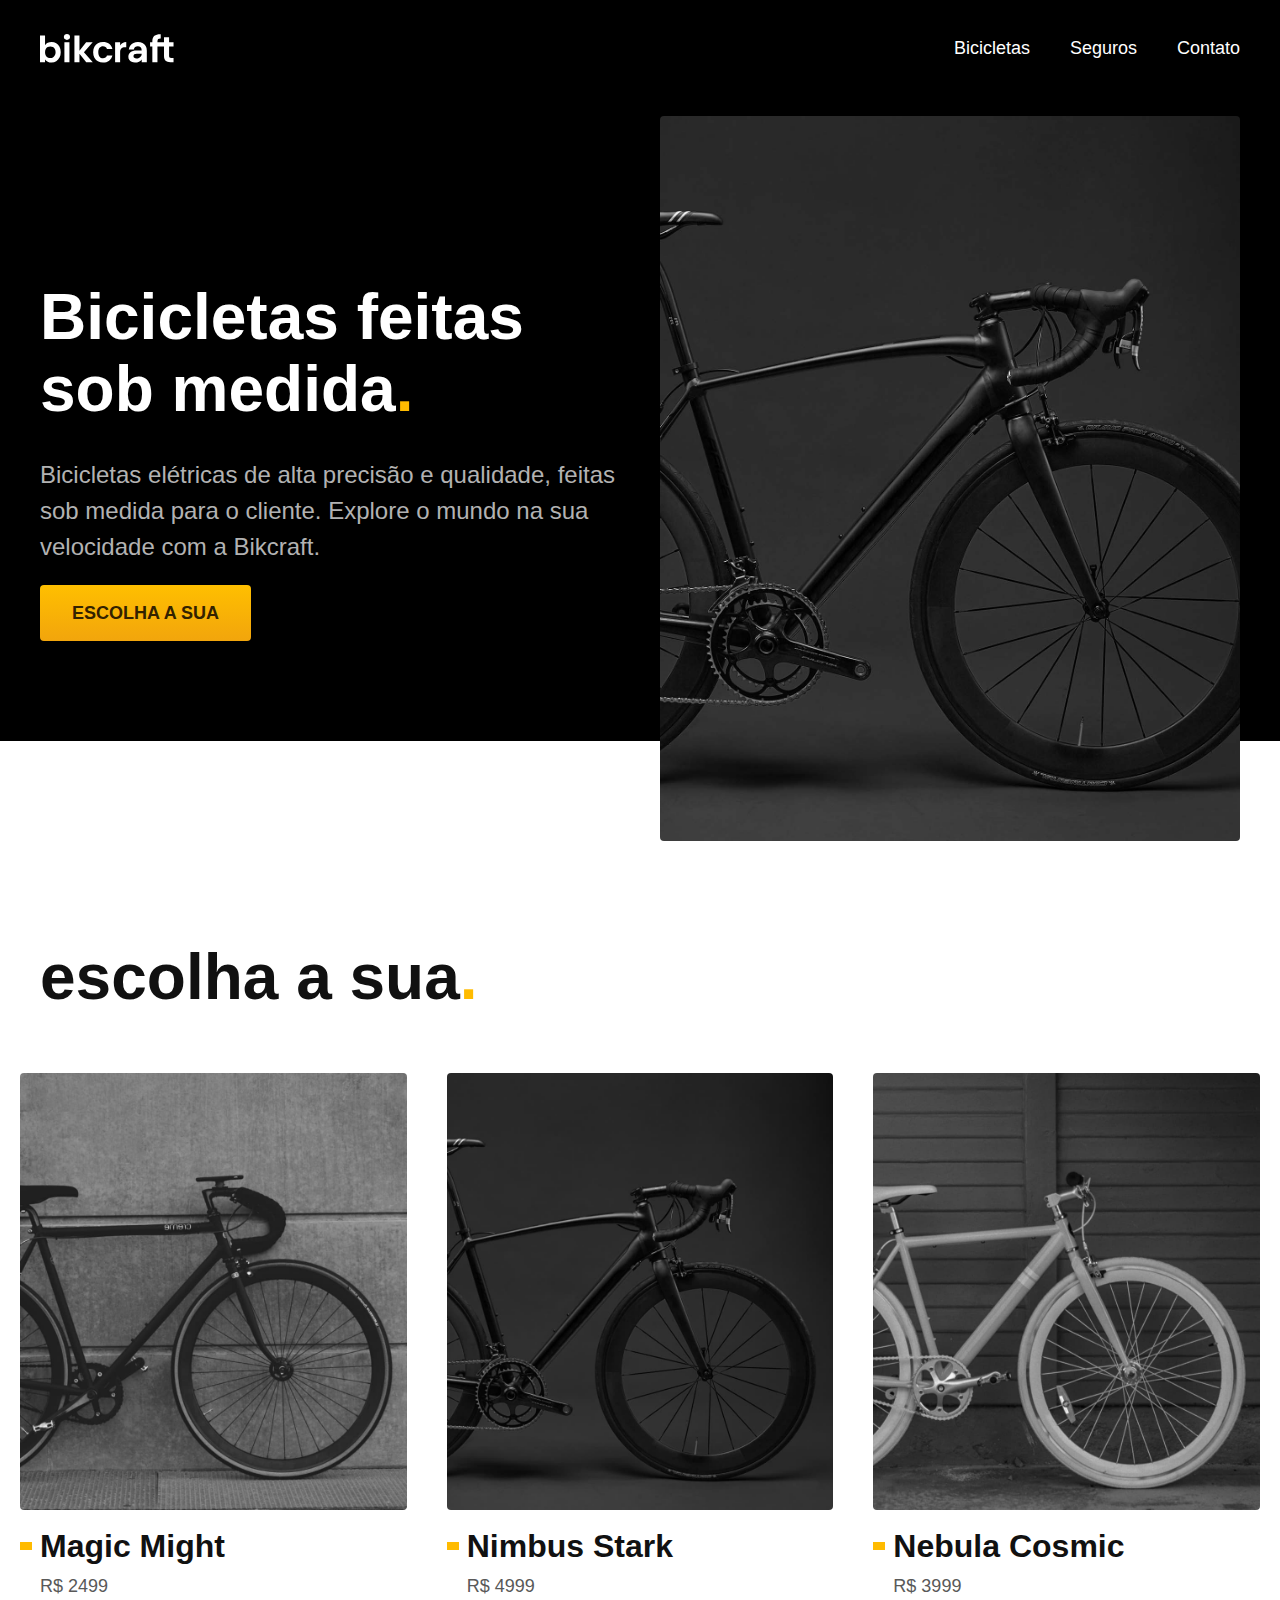
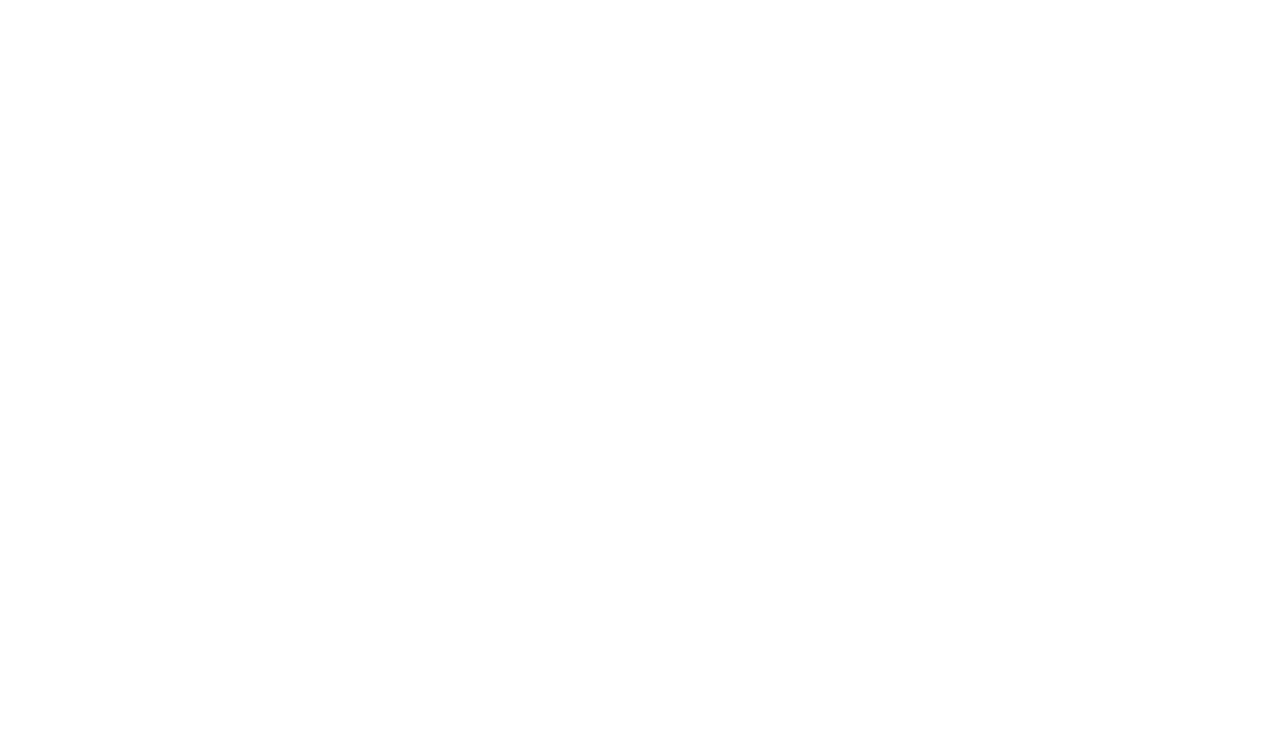
==== index.html @ 3421885c "bicicleta listas" ====
<!DOCTYPE html>
<html lang="pt-br">

<head>
    <meta charset="UTF-8">
    <meta http-equiv="X-UA-Compatible" content="IE=edge">
    <meta name="viewport" content="width=device-width, initial-scale=1.0">
    <title>Bikcraft - Biciletas Elétricas</title>
    <meta name="description"
        content="Bicicletas elétricas de alta precisão e qualidade,  feitas sob medida para o cliente. Explore o mundo na sua velocidade com a Bikcraft.">

    <link rel="stylesheet" href="./css/style.css">

</head>

<body>
    <header class="header-bg">
        <div class="header container">
            <a href="./"><img src="./img/bikcraft.svg" alt="Bikcraft"></a>

            <nav aria-label="primaria">
                <ul class="header-menu font-1-m cor-0">
                    <li><a href="./bicicletas.html">Bicicletas</a></li>
                    <li><a href="./seguros.html">Seguros</a></li>
                    <li><a href="./contato.html">Contato</a></li>
                </ul>
            </nav>
        </div>
    </header>

    <main class="introducao-bg">
        <div class="introducao container">
            <div class="introducao-conteudo">
                <h1 class="font-1-xxl cor-0">Bicicletas feitas
                    sob medida<span class="pri-1">.</span></h1>
                <p class="font-2-l cor-5">Bicicletas elétricas de alta precisão e qualidade, feitas sob medida para o
                    cliente. Explore o mundo
                    na sua velocidade com a Bikcraft.</p>
                <a class="botao" href="./bicicletas.html">Escolha a sua</a>
            </div>
            <div>
                <img src="./img/fotos/introducao.jpg" alt="Bicicleta Elétrica Preta">
            </div>
        </div>
    </main>

    <article class="bicicletas-lista">
        <h2 class="container font-1-xxl">escolha a sua<span class="pri-1">.</span></h2>

        <ul>
            <li>
                <a href="./bicicletas/magic.html">
                    <img src="./img/bicicletas/magic-home.jpg" alt="Bicicleta preta">
                    <h3 class="font-1-xl">Magic Might</h3>
                    <span class="font-2-m cor-8">R$ 2499</span>
                </a>
            </li>
            <li>
                <a href="./bicicletas/nimbus.html">
                    <img src="./img/bicicletas/nimbus-home.jpg" alt="Bicicleta preta">
                    <h3 class="font-1-xl">Nimbus Stark</h3>
                    <span class="font-2-m cor-8">R$ 4999</span>
                </a>
            </li>
            <li>
                <a href="./bicicletas/nebula.html">
                    <img src="./img/bicicletas/nebula-home.jpg" alt="Bicicleta preta">
                    <h3 class="font-1-xl">Nebula Cosmic</h3>
                    <span class="font-2-m cor-8">R$ 3999</span>
                </a>
            </li>
        </ul>
    </article>

</body>

</html>
---- css/style.css ----
@import "./global/global.css";
@import "./utilidades/tipografia.css";
@import "./utilidades/cores.css";
@import "./global/header.css";

/* Utilidades */
@import "./utilidades/componentes.css";
/* Home */
@import "./home/introducao.css";
/* Bicicletas */
@import "./bicicletas/bicicletas-lista.css";
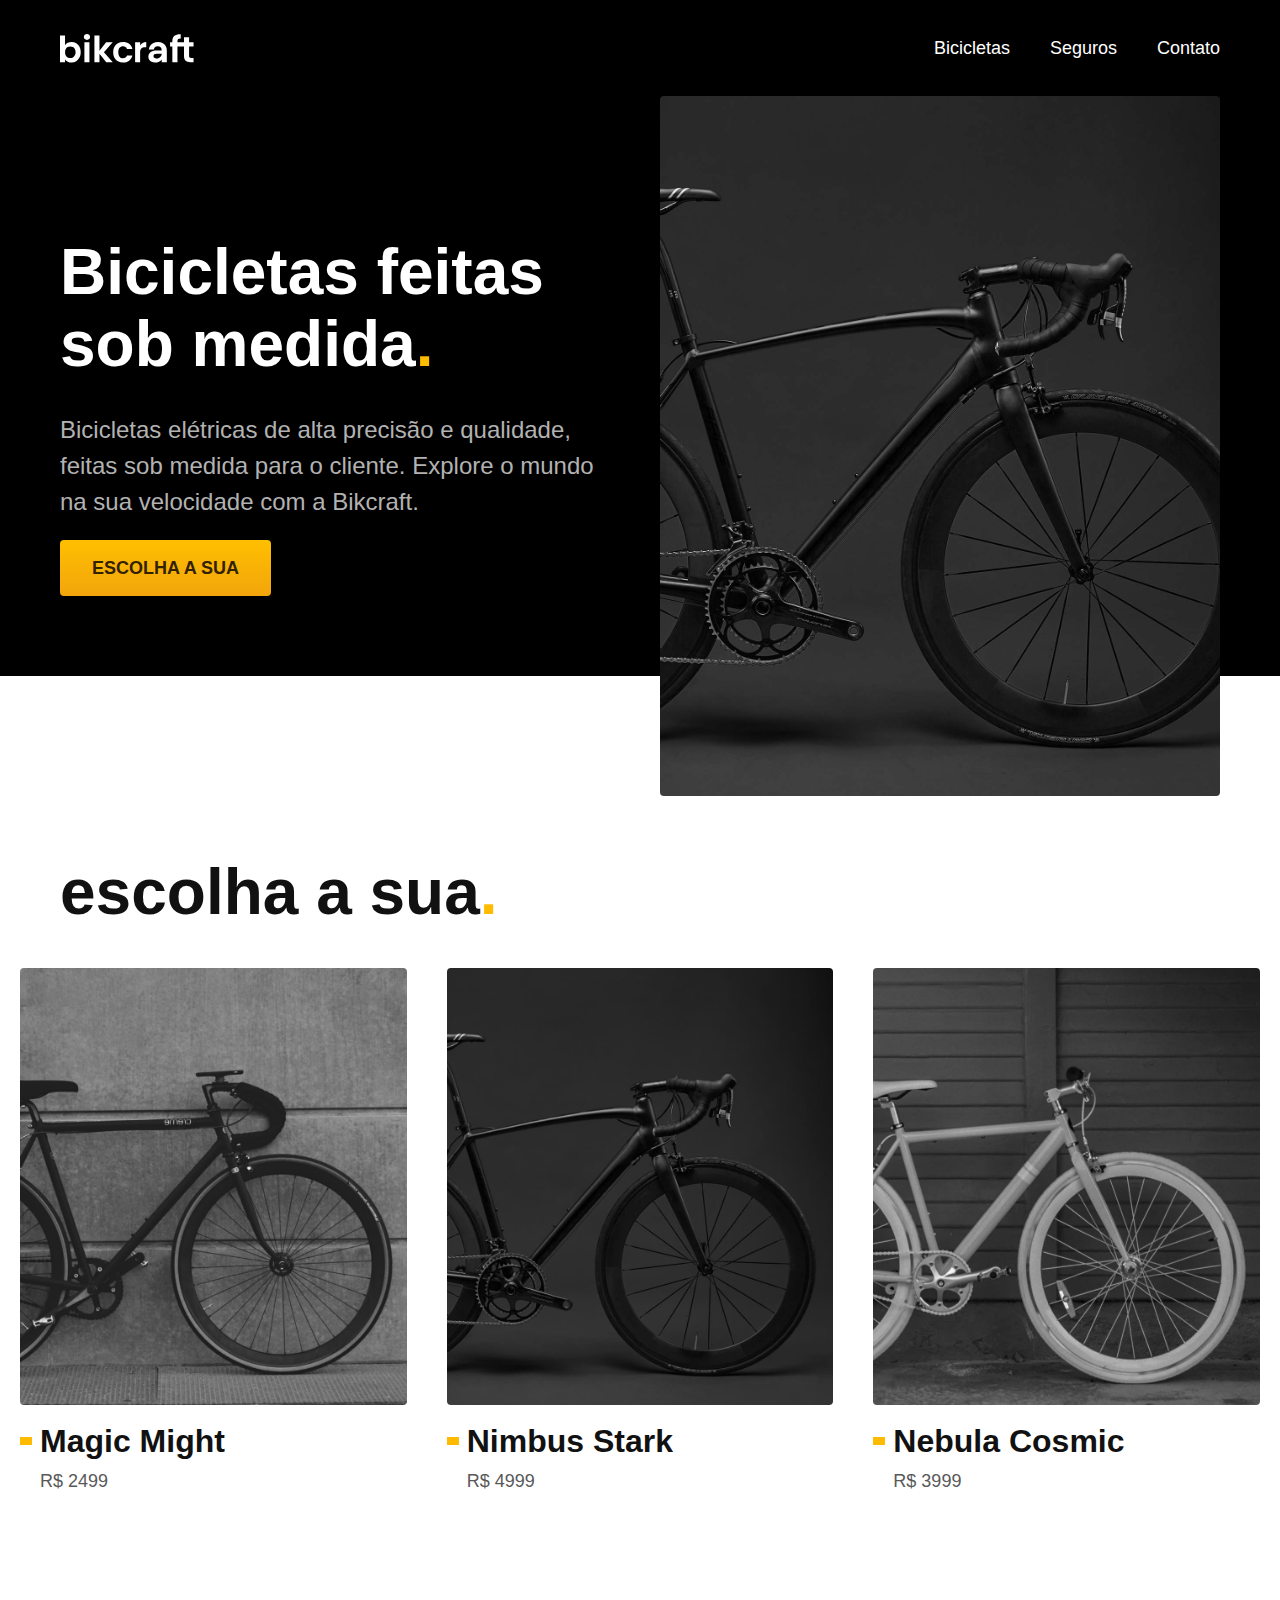
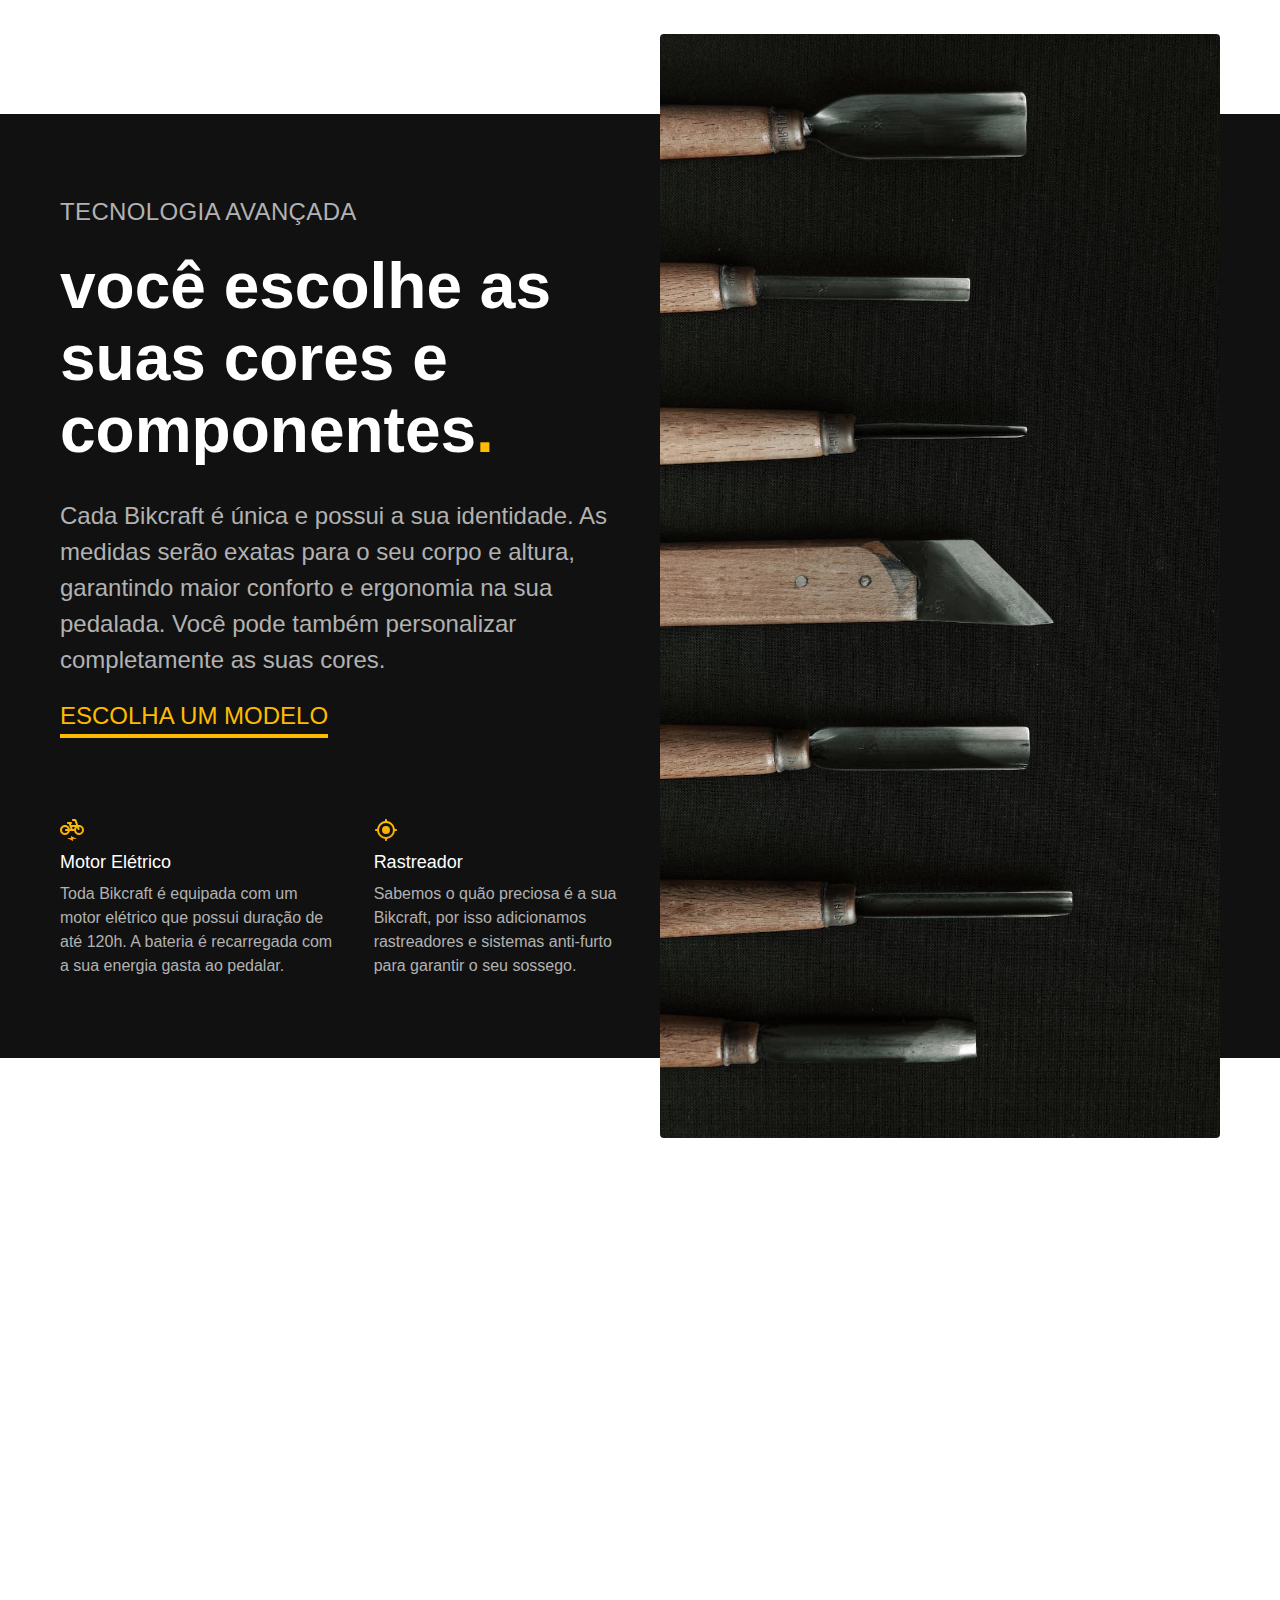
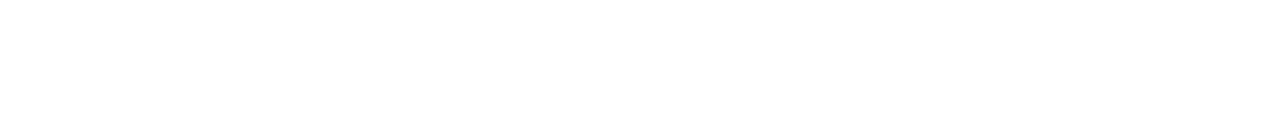
==== commit c38f6c38: "tecnologia e fix-width" ====
--- a/index.html
+++ b/index.html
@@ -72,6 +72,38 @@
         </ul>
     </article>
 
+    <article class="tecnologia-bg">
+        <div class="tecnologia container">
+            <div class="tecnologia-conteudo">
+                <span class="font-2-l-b cor-5">Tecnologia Avançada</span>
+                <h2 class="font-1-xxl cor-0">você escolhe as suas cores e componentes<span class="pri-1">.</span></h2>
+                <p class="font-2-l cor-5">Cada Bikcraft é única e possui a sua identidade. As medidas serão exatas para
+                    o seu corpo e altura, garantindo maior conforto e ergonomia na sua pedalada. Você pode também
+                    personalizar completamente as suas cores.</p>
+                <a class="link" href="./bicicletas.html">Escolha um modelo</a>
+                <div class="tecnologia-vantagens">
+                    <div>
+                        <img src="./img/icones/eletrica.svg" alt="">
+                        <h3 class="font-1-m cor-0">Motor Elétrico</h3>
+                        <p class="font-2-s cor-5">Toda Bikcraft é equipada com um motor elétrico que possui duração de
+                            até 120h. A bateria é recarregada com a sua energia gasta ao pedalar.</p>
+                    </div>
+                    <div>
+                        <img src="./img/icones/rastreador.svg" alt="">
+                        <h3 class="font-1-m cor-0">Rastreador</h3>
+                        <p class="font-2-s cor-5">Sabemos o quão preciosa é a sua Bikcraft, por isso adicionamos
+                            rastreadores e sistemas anti-furto para garantir o seu sossego.</p>
+                    </div>
+                </div>
+            </div>
+
+            <div class="tecnologia-imagem">
+                <img src="./img/fotos/tecnologia.jpg" alt="">
+            </div>
+        </div>
+
+    </article>
+
 </body>
 
 </html>--- a/css/style.css
+++ b/css/style.css
@@ -7,6 +7,7 @@
 @import "./utilidades/componentes.css";
 /* Home */
 @import "./home/introducao.css";
+@import "./home/tecnologia.css";
 /* Bicicletas */
 @import "./bicicletas/bicicletas-lista.css";
 
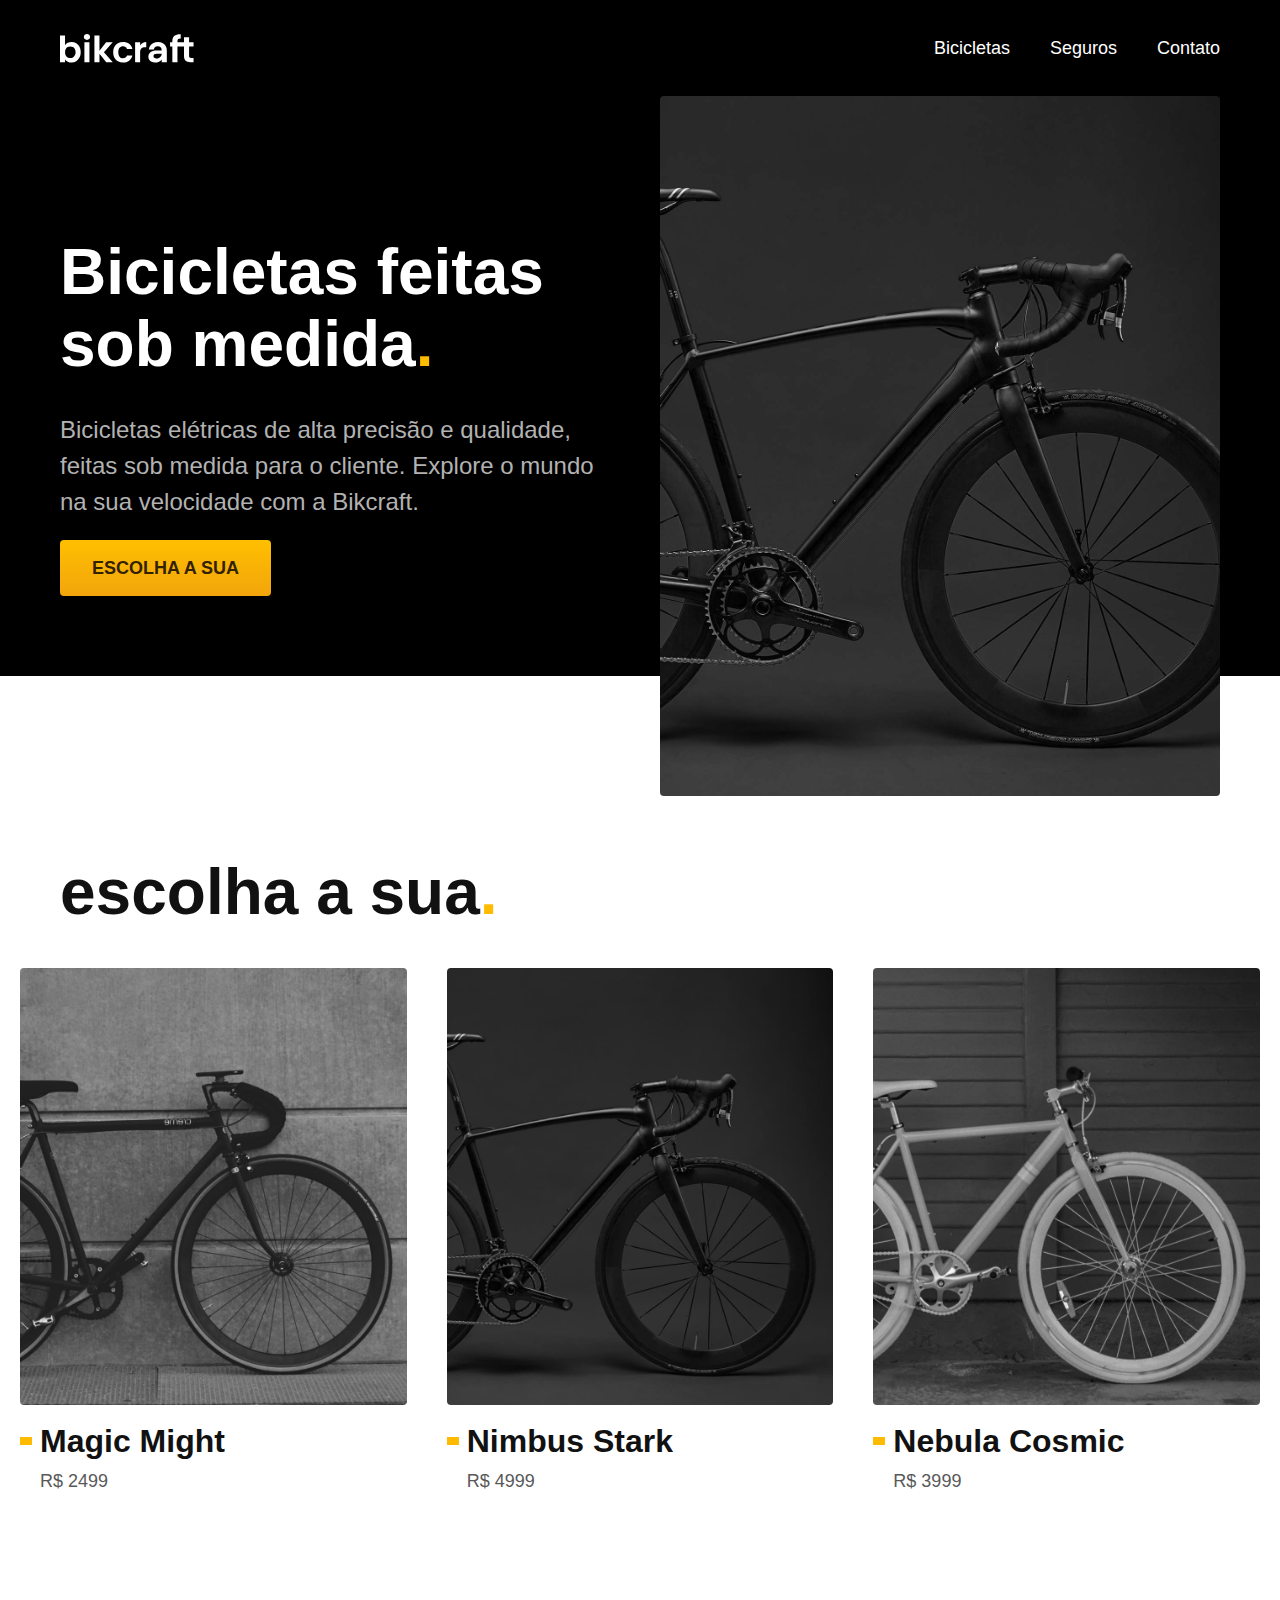
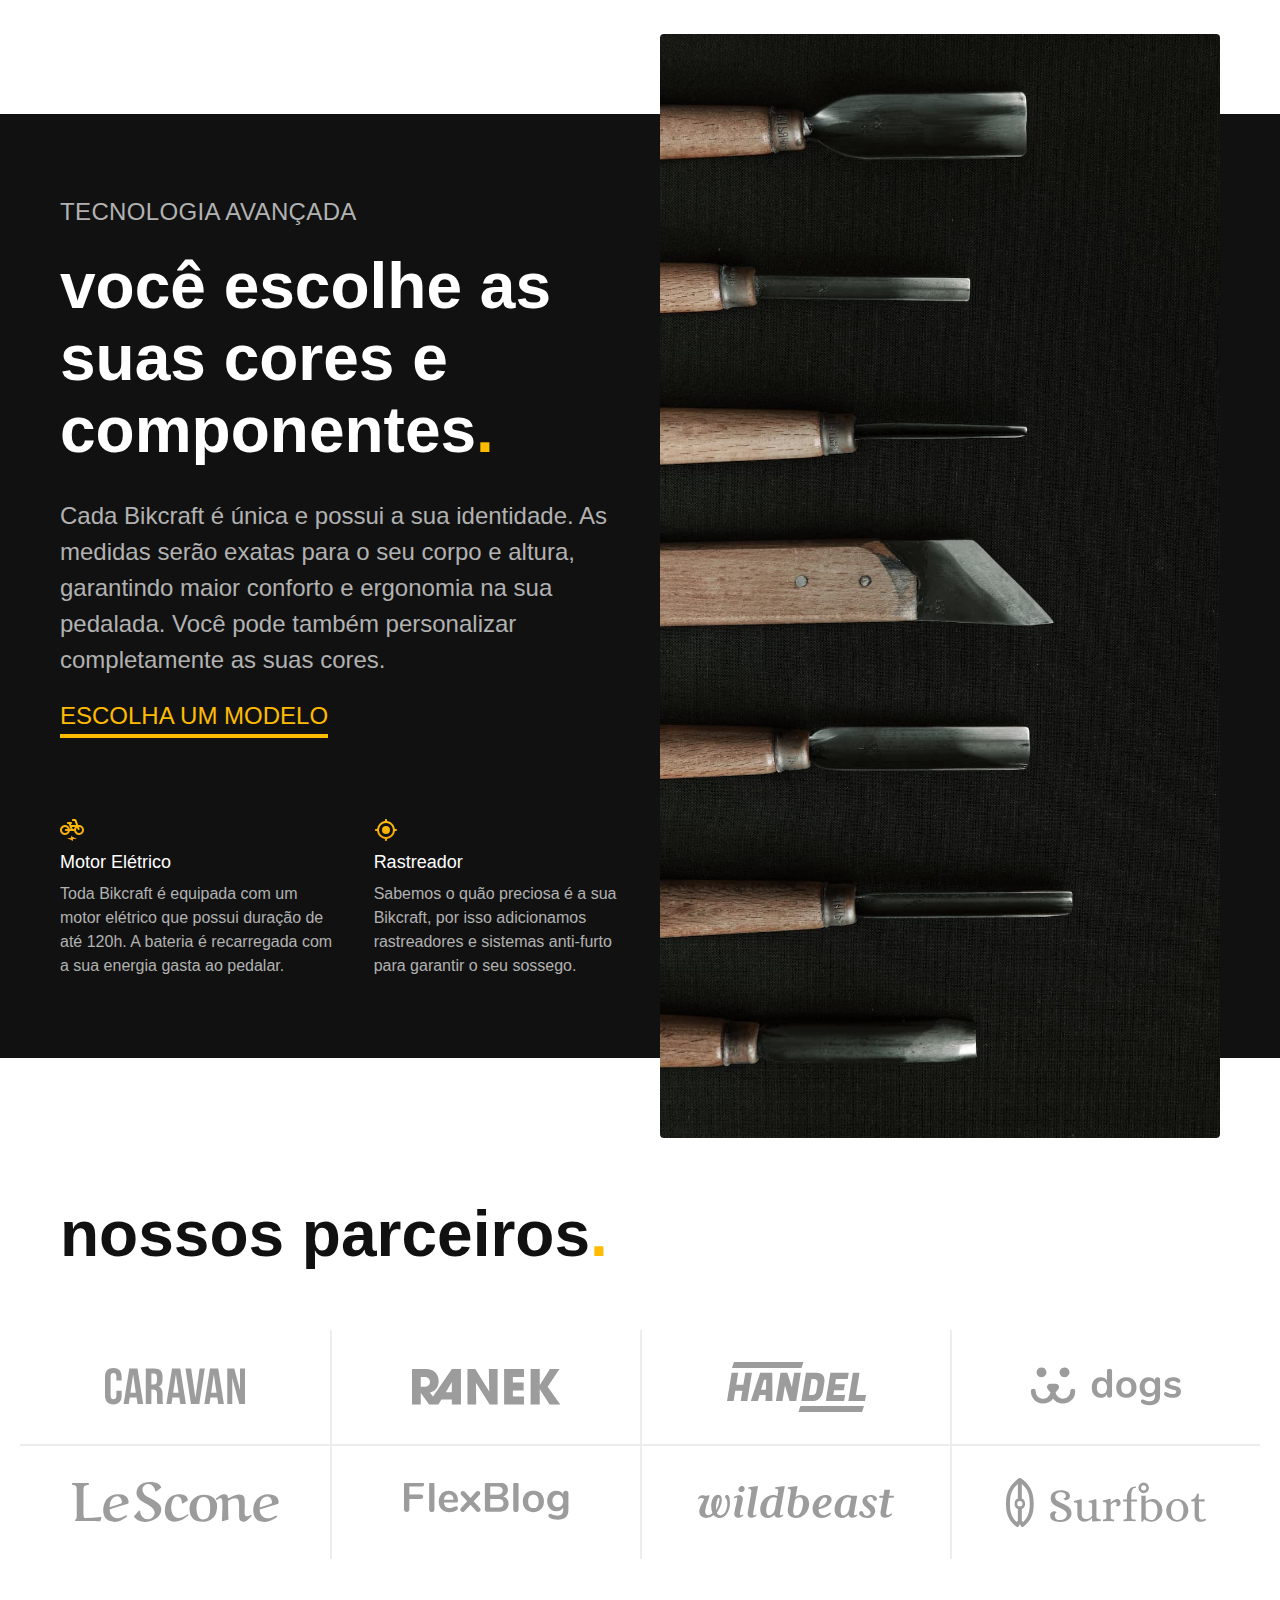
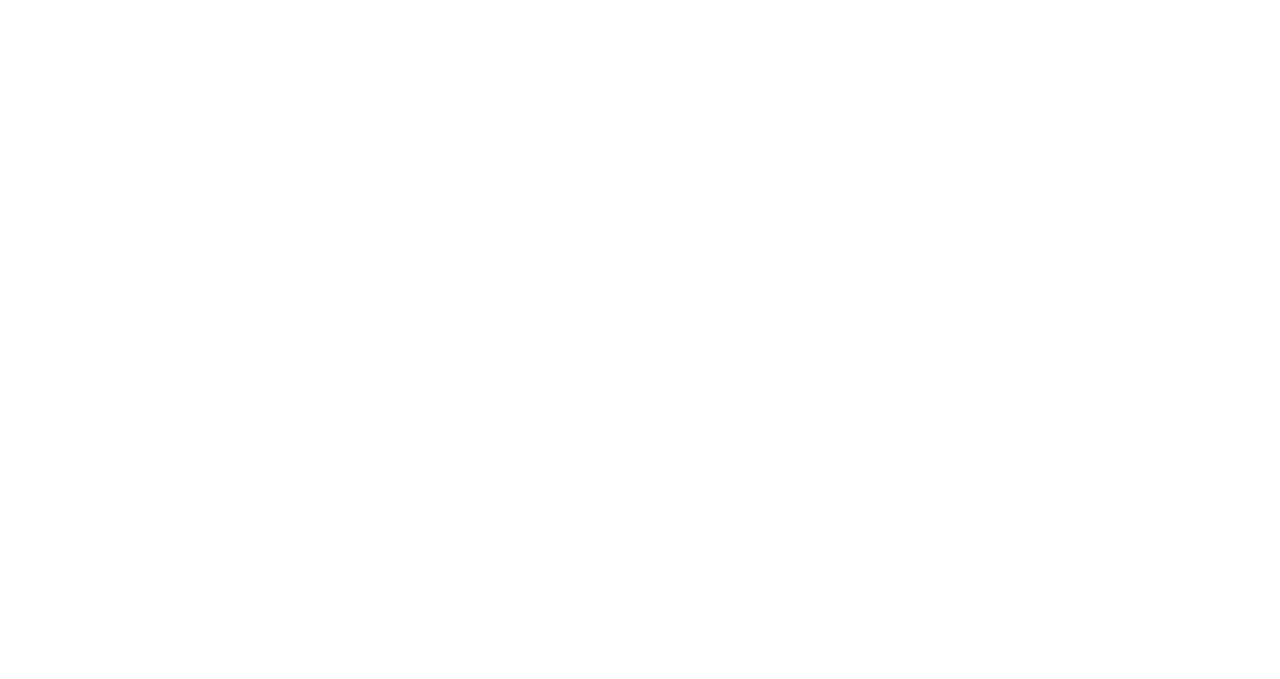
==== commit 6498100d: "parceiros" ====
--- a/index.html
+++ b/index.html
@@ -104,6 +104,20 @@
 
     </article>
 
+    <section class="parceiros" aria-label="Nossos Parceiros">
+        <h2 class="container font-1-xxl">nossos parceiros<span class="pri-1">.</span></h2>
+        <ul>
+            <li><img src="./img/parceiros/caravan.svg" alt="caravan"></li>
+            <li><img src="./img/parceiros/ranek.svg" alt="ranek"></li>
+            <li><img src="./img/parceiros/handel.svg" alt="handel"></li>
+            <li><img src="./img/parceiros/dogs.svg" alt="dogs"></li>
+            <li><img src="./img/parceiros/lescone.svg" alt="lesccone"></li>
+            <li><img src="./img/parceiros/flexblog.svg" alt="flexblog"></li>
+            <li><img src="./img/parceiros/wildbeast.svg" alt="wildbeast"></li>
+            <li><img src="./img/parceiros/surfbot.svg" alt="surfbot"></li>
+        </ul>
+    </section>
+
 </body>
 
 </html>--- a/css/style.css
+++ b/css/style.css
@@ -8,6 +8,7 @@
 /* Home */
 @import "./home/introducao.css";
 @import "./home/tecnologia.css";
+@import "./home/parceiros.css";
 /* Bicicletas */
 @import "./bicicletas/bicicletas-lista.css";
 
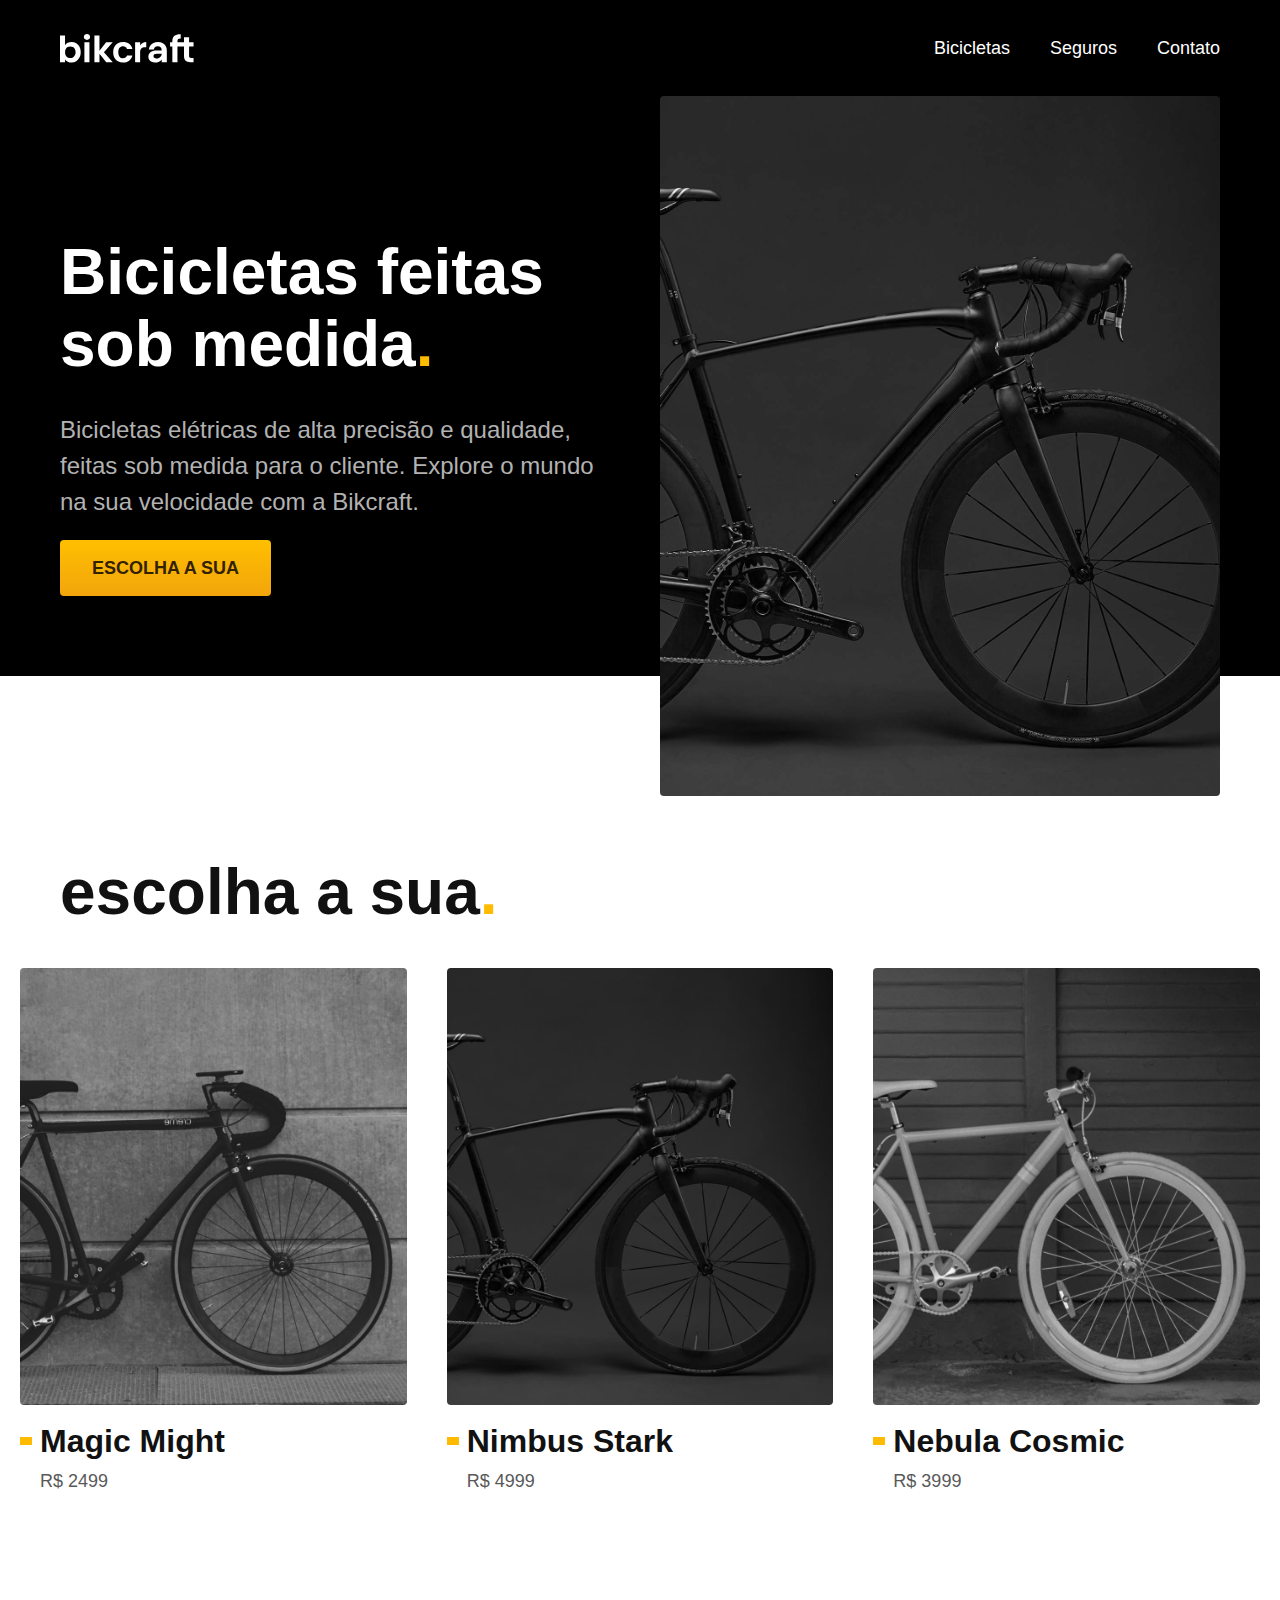
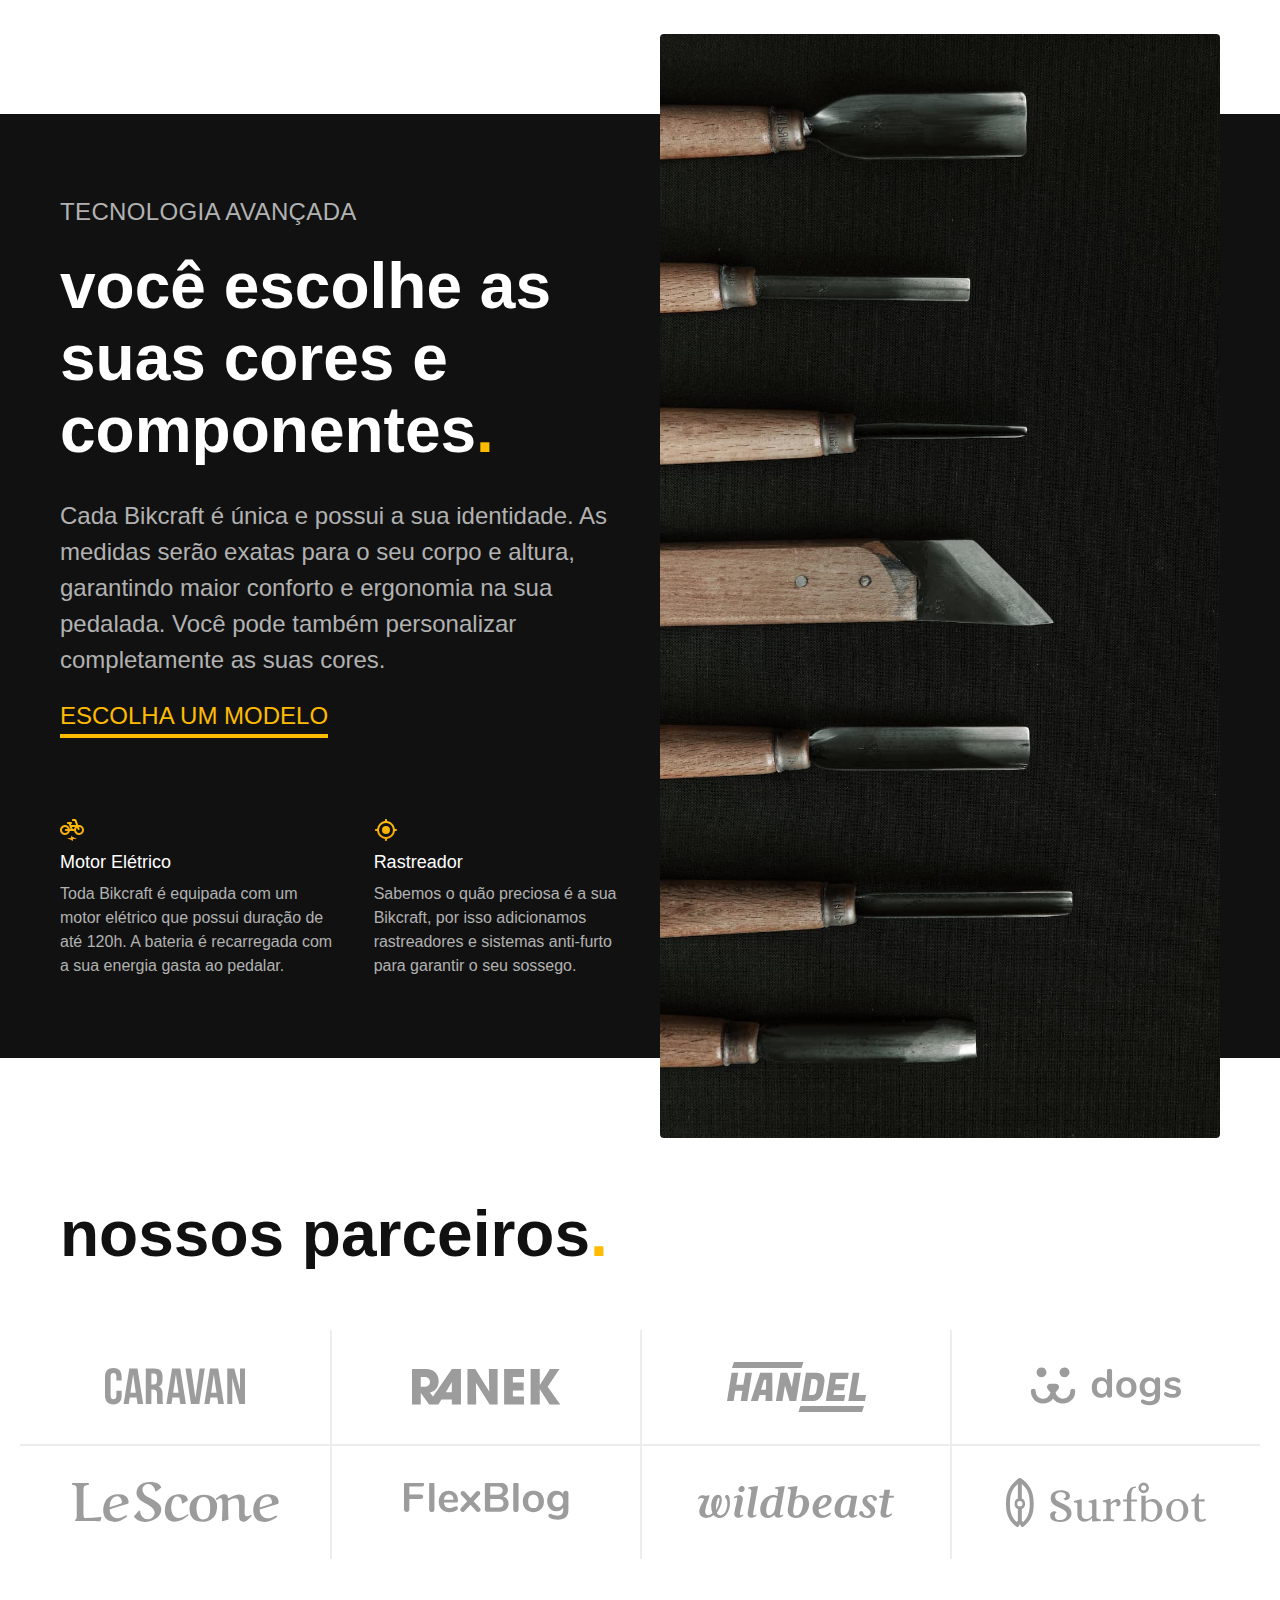
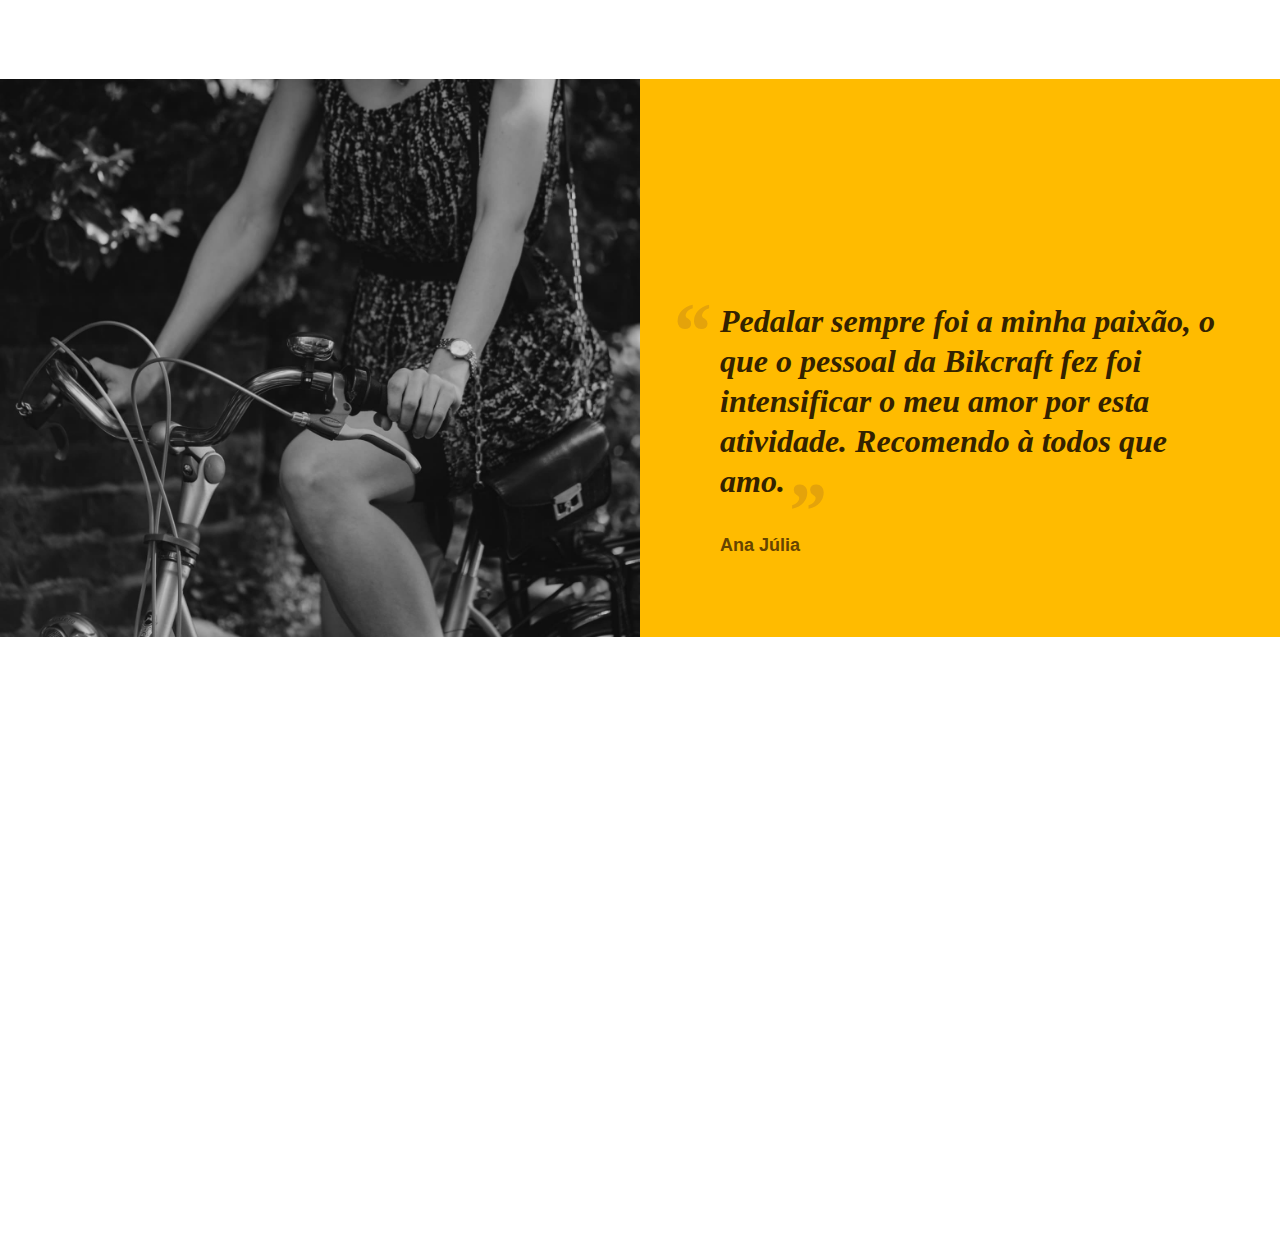
==== commit f0489387: "depoimento" ====
--- a/index.html
+++ b/index.html
@@ -118,6 +118,18 @@
         </ul>
     </section>
 
+    <section class="depoimento" aria-label="Depoimento">
+        <div>
+            <img src="./img/fotos/depoimento.jpg" alt="Pessoa pedalando uma bicicleta Bikcraft">
+        </div>
+        <div class="depoimento-conteudo">
+            <blockquote class="font-1-xl pri-5">
+                <p>Pedalar sempre foi a minha paixão, o que o pessoal da Bikcraft fez foi intensificar o meu amor por esta atividade. Recomendo à todos que amo.</p>
+            </blockquote>
+            <span class="font-1-m-b pri-4">Ana Júlia</span>
+        </div>
+    </section>
+    
 </body>
 
 </html>--- a/css/style.css
+++ b/css/style.css
@@ -9,6 +9,7 @@
 @import "./home/introducao.css";
 @import "./home/tecnologia.css";
 @import "./home/parceiros.css";
+@import "./home/depoimento.css";
 /* Bicicletas */
 @import "./bicicletas/bicicletas-lista.css";
 
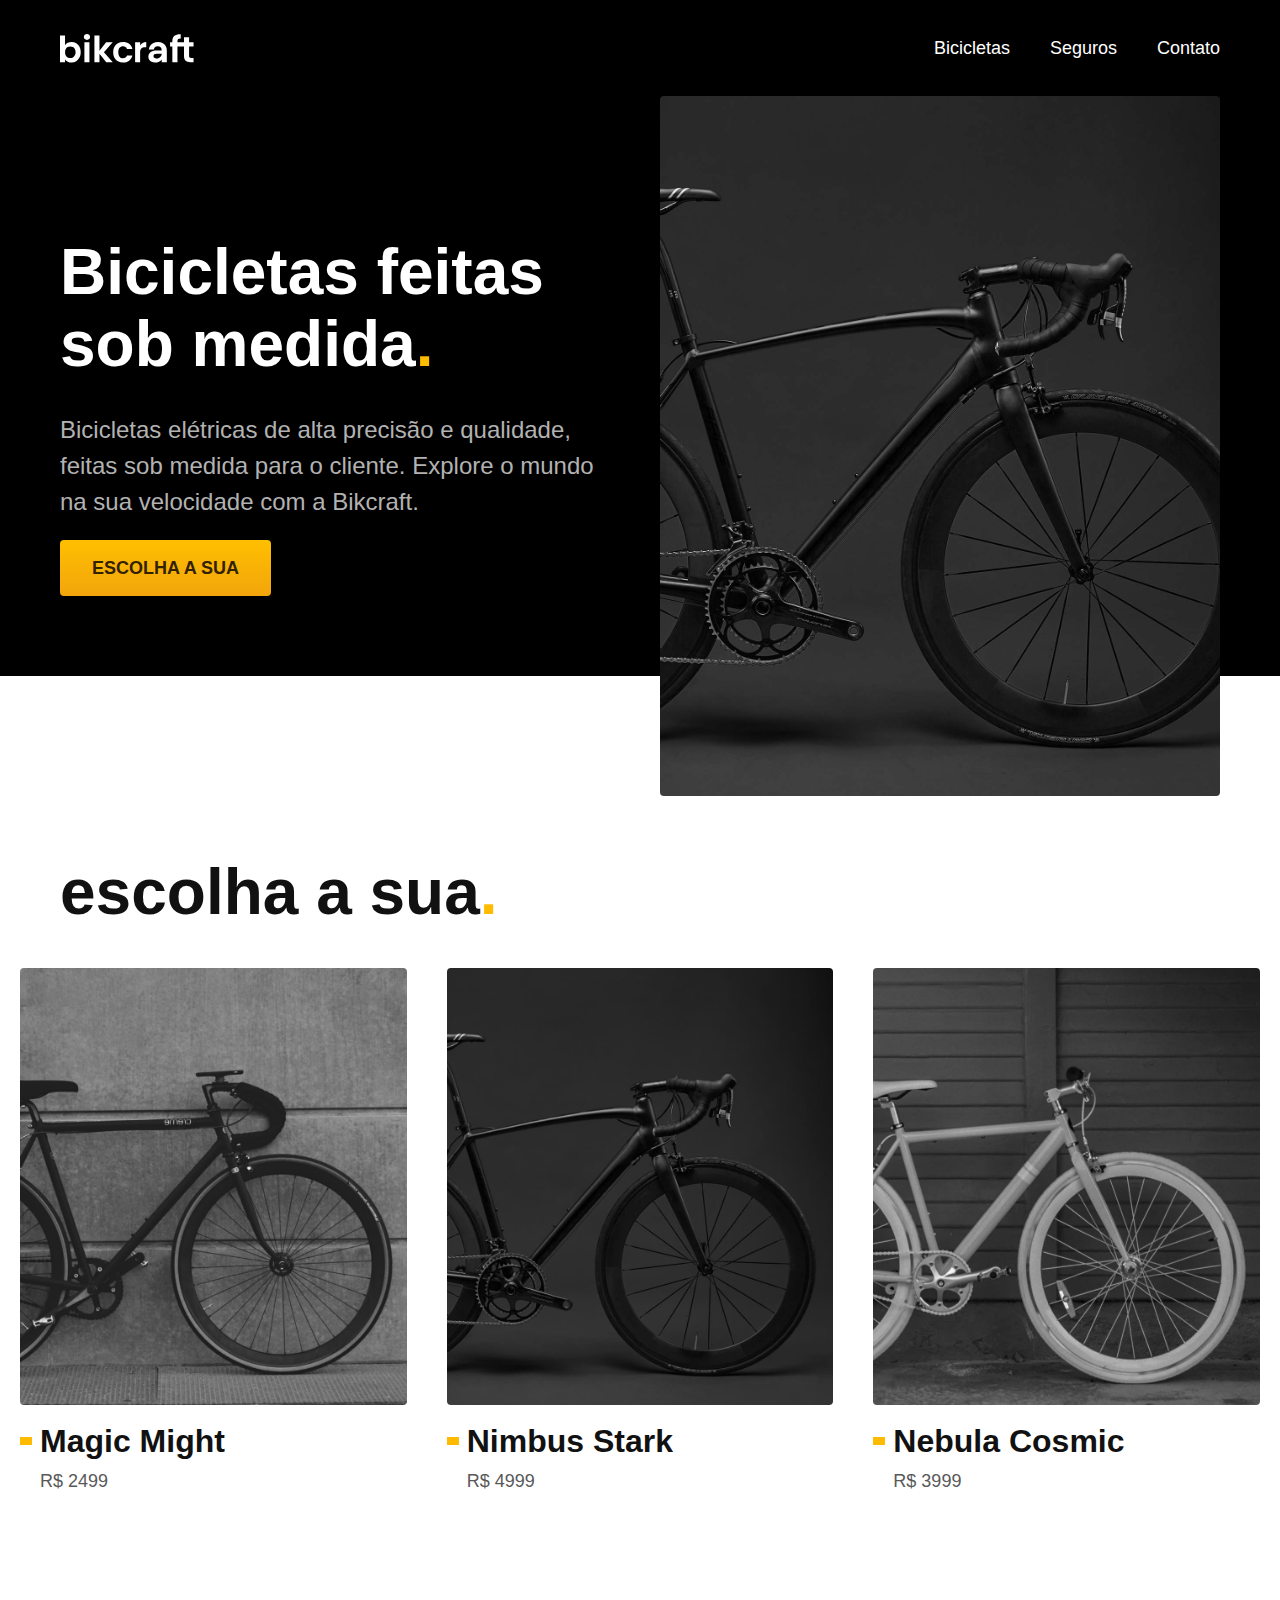
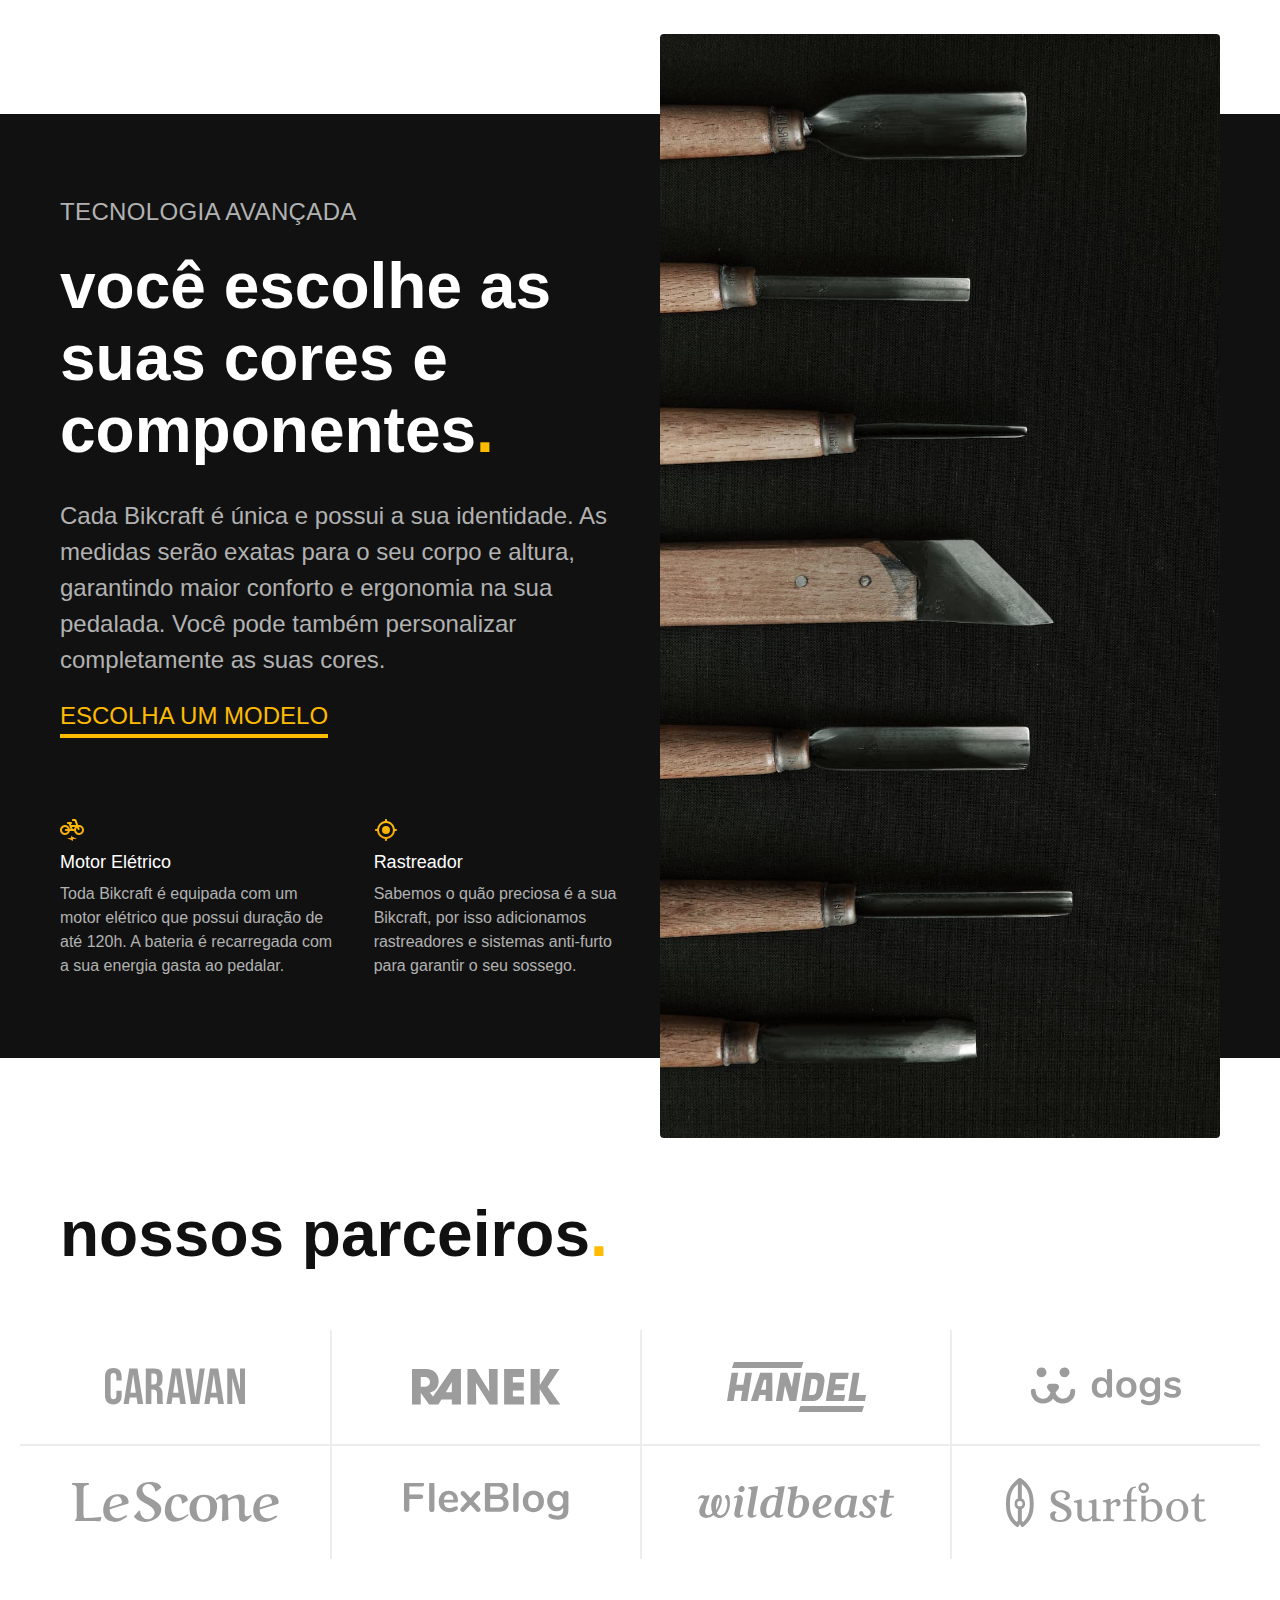
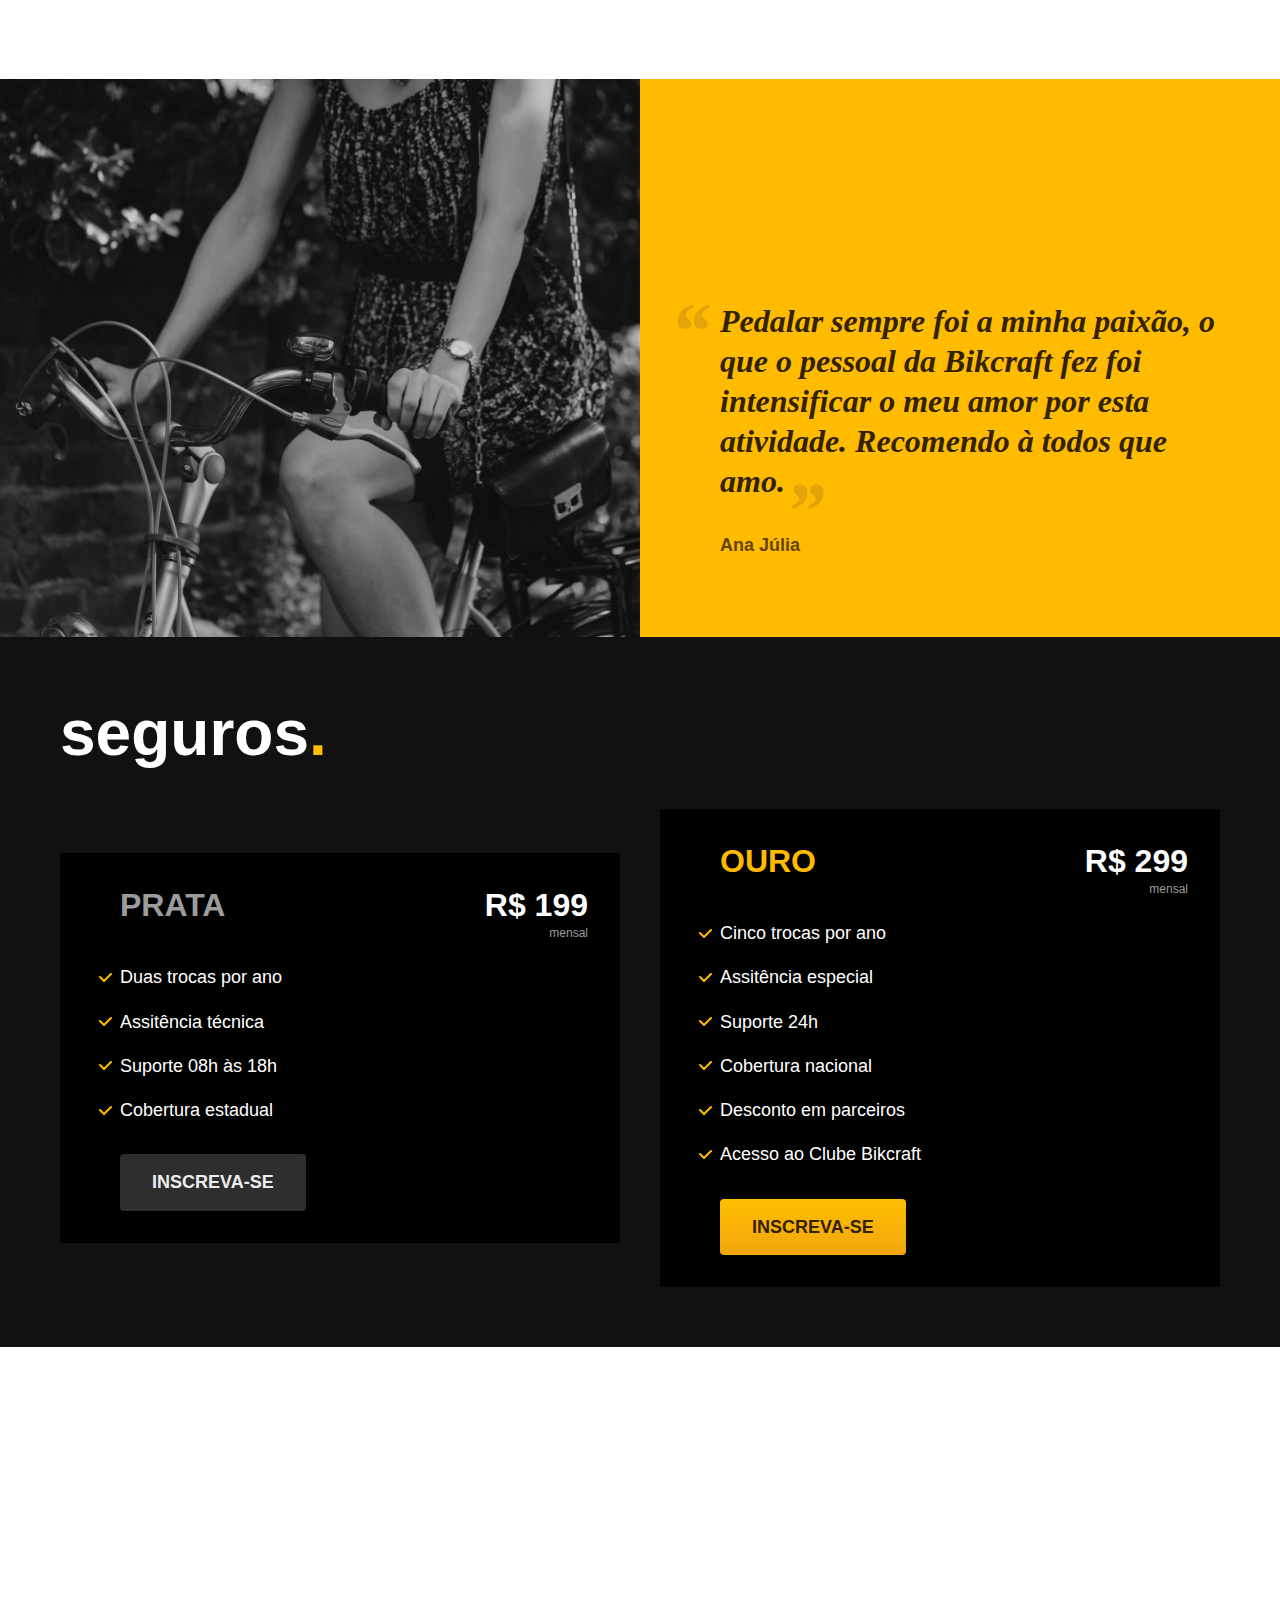
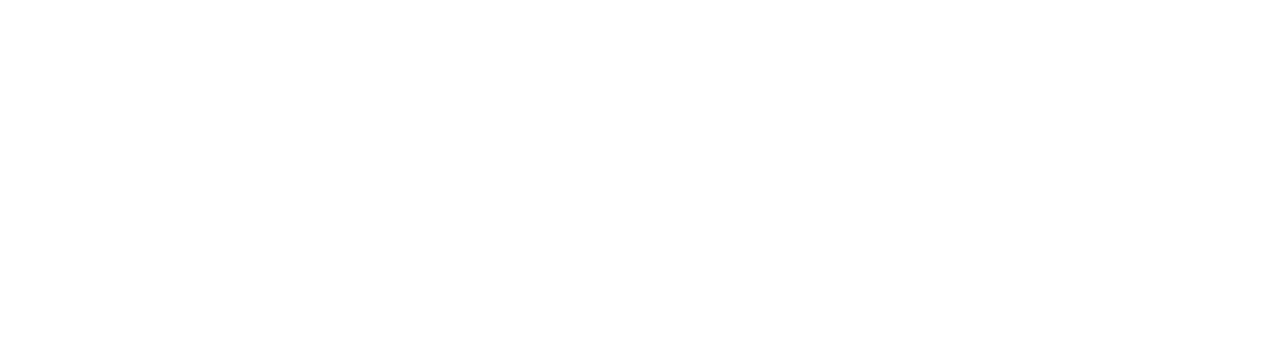
==== commit a62b1f3a: "seguros" ====
--- a/index.html
+++ b/index.html
@@ -124,12 +124,45 @@
         </div>
         <div class="depoimento-conteudo">
             <blockquote class="font-1-xl pri-5">
-                <p>Pedalar sempre foi a minha paixão, o que o pessoal da Bikcraft fez foi intensificar o meu amor por esta atividade. Recomendo à todos que amo.</p>
+                <p>Pedalar sempre foi a minha paixão, o que o pessoal da Bikcraft fez foi intensificar o meu amor por
+                    esta atividade. Recomendo à todos que amo.</p>
             </blockquote>
             <span class="font-1-m-b pri-4">Ana Júlia</span>
         </div>
     </section>
-    
+
+    <article class="seguros-bg">
+        <div class="seguros container">
+            <h2 class="font-1-xxl cor-0">seguros<span class="pri-1">.</span></h2>
+            <div class="seguros-item">
+                <h3 class="font-1-xl cor-6">PRATA</h3>
+                <span class="font-1-xl cor-0">R$ 199 <span class="font-1-xs cor-6">mensal</span>
+                </span>
+                <ul class="font-2-m cor-0">
+                    <li>Duas trocas por ano</li>
+                    <li>Assitência técnica</li>
+                    <li>Suporte 08h às 18h</li>
+                    <li>Cobertura estadual</li>
+                </ul>
+                <a class="botao secundario" href="./orcamento.html">Inscreva-se</a>
+            </div>
+            <div class="seguros-item">
+                <h3 class="font-1-xl pri-1">OURO</h3>
+                <span class="font-1-xl cor-0">R$ 299 <span class="font-1-xs cor-6">mensal</span>
+                </span>
+                <ul class="font-2-m cor-0">
+                    <li>Cinco trocas por ano</li>
+                    <li>Assitência especial</li>
+                    <li>Suporte 24h</li>
+                    <li>Cobertura nacional</li>
+                    <li>Desconto em parceiros</li>
+                    <li>Acesso ao Clube Bikcraft</li>
+                </ul>
+                <a class="botao" href="./orcamento.html">Inscreva-se</a>
+            </div>
+        </div>
+    </article>
+
 </body>
 
 </html>--- a/css/style.css
+++ b/css/style.css
@@ -12,6 +12,8 @@
 @import "./home/depoimento.css";
 /* Bicicletas */
 @import "./bicicletas/bicicletas-lista.css";
+/* Seguros */
+@import "./seguros/seguros.css";
 
 
 
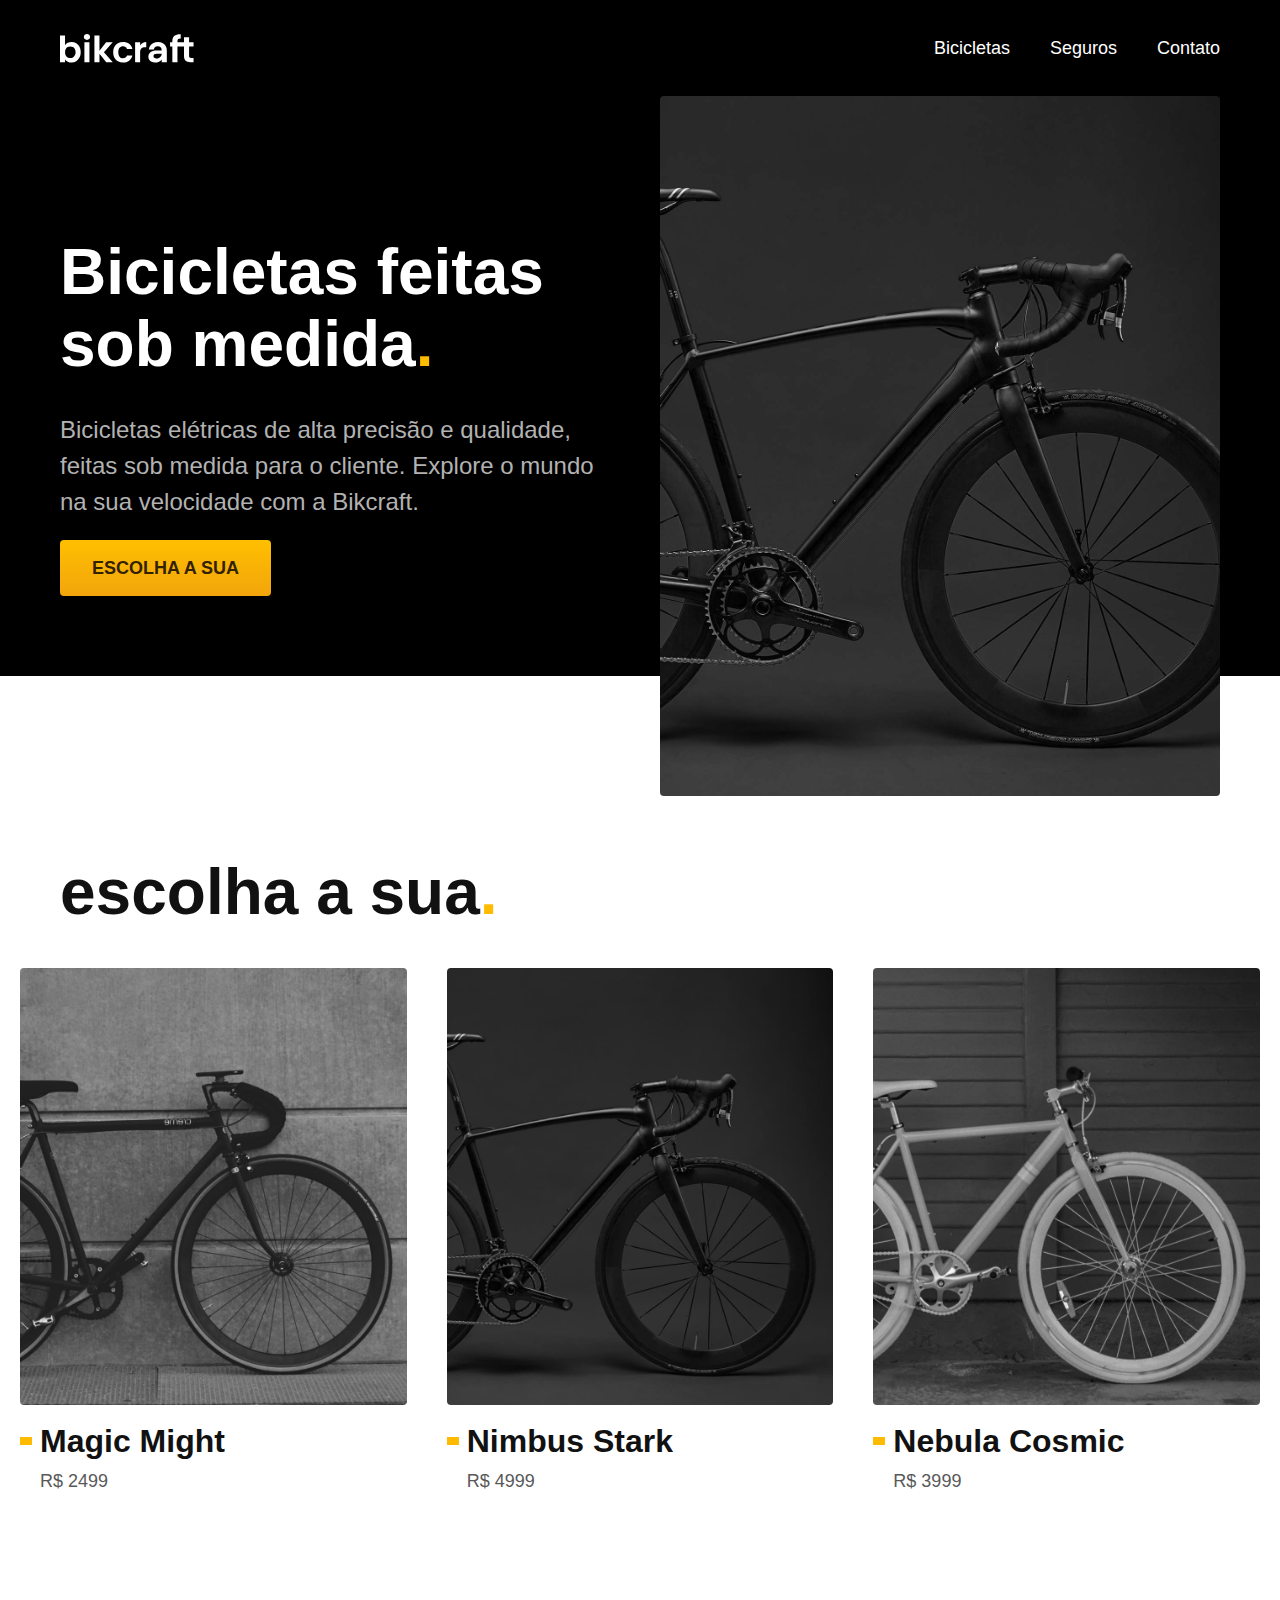
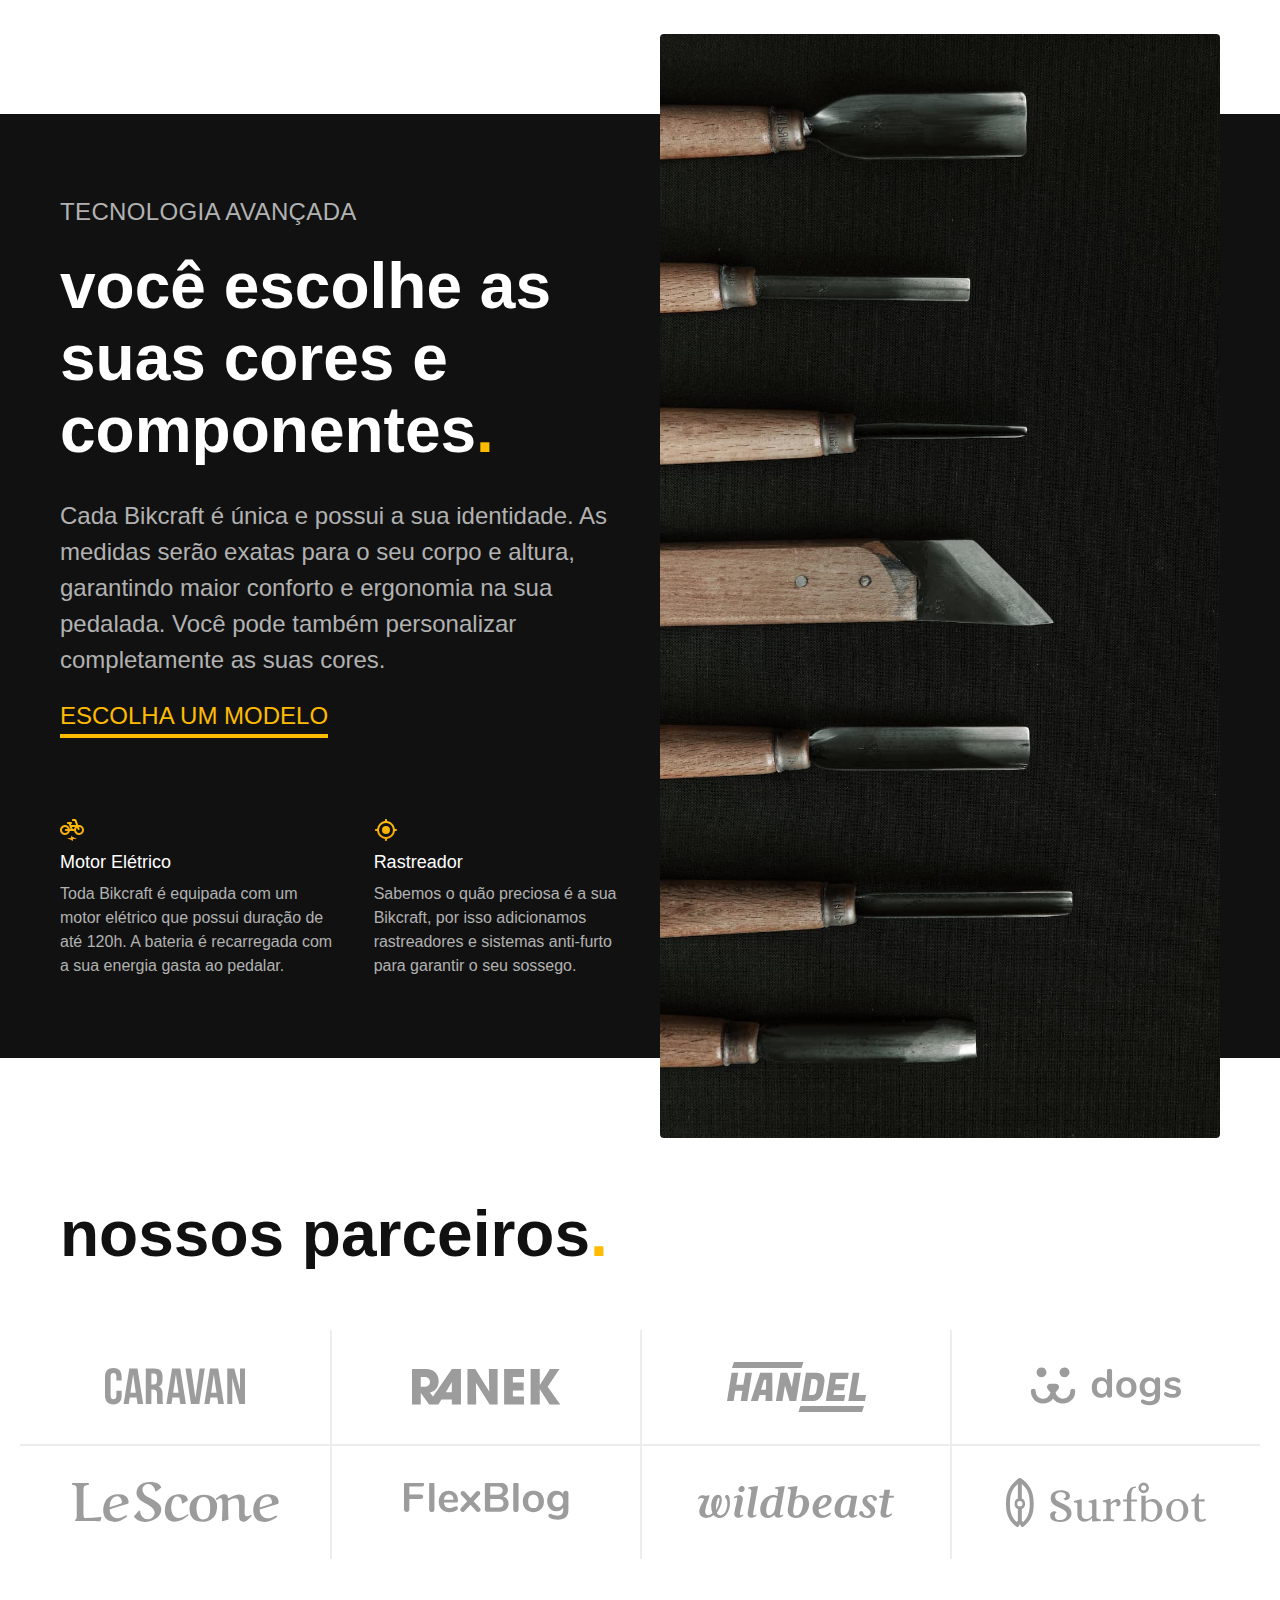
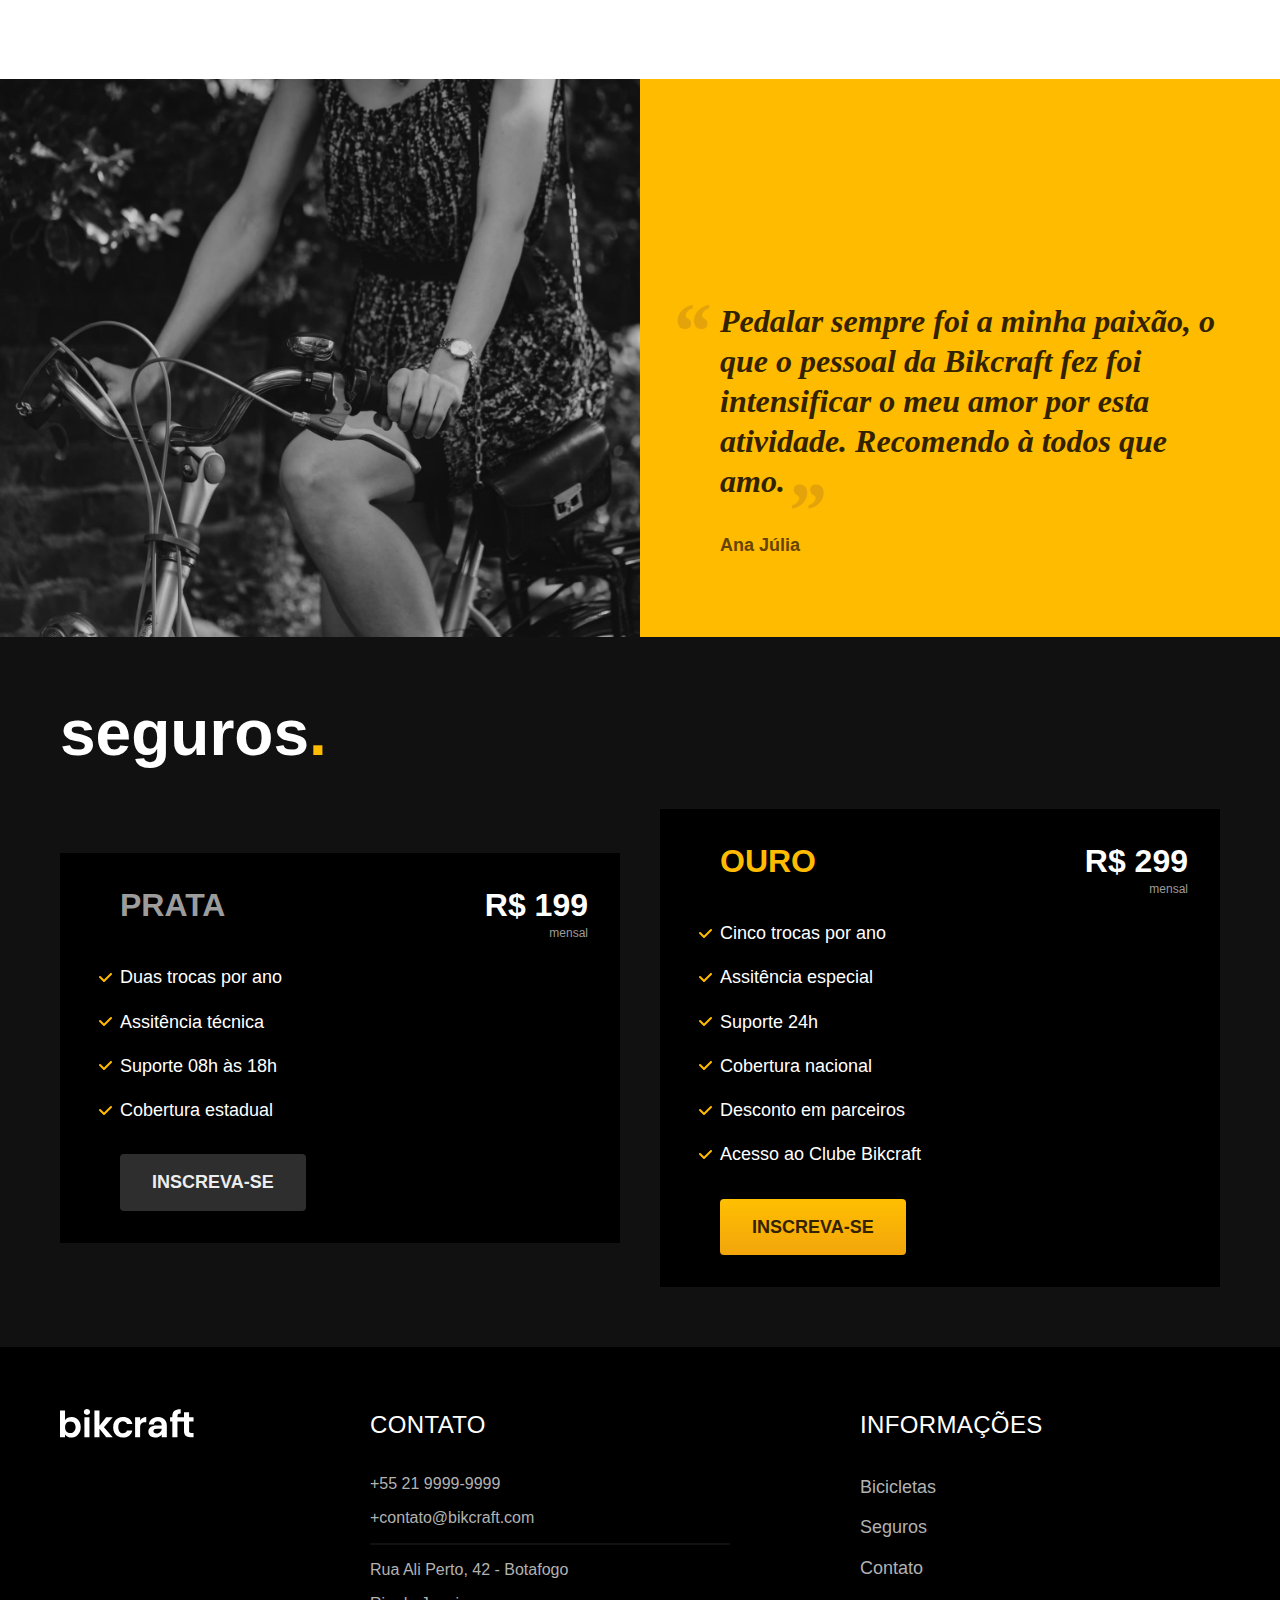
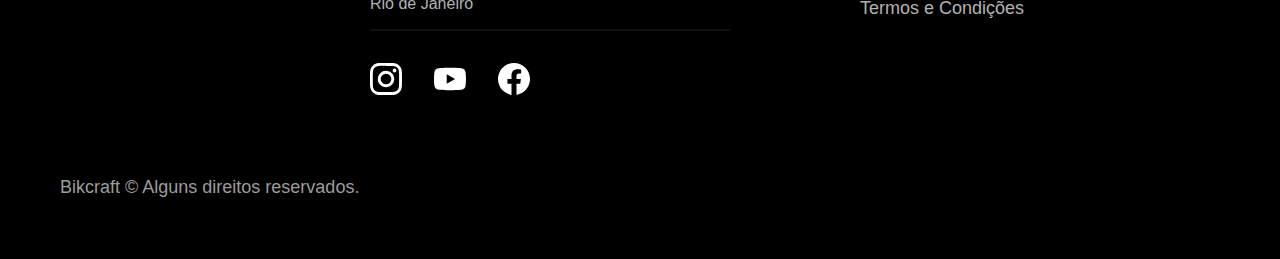
==== commit ba81714c: "inicial page finish" ====
--- a/index.html
+++ b/index.html
@@ -163,6 +163,44 @@
         </div>
     </article>
 
+    <footer class="footer-bg">
+        <div class="footer container">
+            <img src="./img/bikcraft.svg" alt="Bikcraft">
+            <div class="footer-contato">
+                <h3 class="font-2-l-b cor-0">Contato</h3>
+                <ul class="fonte-2-m cor-5">
+                    <li><a href="tel:+552199999999">+55 21 9999-9999</a></li>
+                    <li><a href="mailto:contato@bikcraft.com">+contato@bikcraft.com</a></li>
+                    <li>Rua Ali Perto, 42 - Botafogo</li>
+                    <li>Rio de Janeiro</li>
+                </ul>
+                <div class="footer-redes">
+                    <a href="./">
+                        <img src="./img/redes/instagram.svg" alt="Instagram">
+                    </a>
+                    <a href="./">
+                        <img src="./img/redes/youtube.svg" alt="Youtube">
+                    </a>
+                    <a href="./">
+                        <img src="./img/redes/facebook.svg" alt="Facebook">
+                    </a>
+                </div>
+            </div>
+            <div class="footer-informacoes">
+                <h3 class="font-2-l-b cor-0">Informações</h3>
+                <nav>
+                    <ul class="font-1-m cor-5">
+                    <li><a href="./bicicletas.html">Bicicletas</a></li>
+                    <li><a href="./seguros.html">Seguros</a></li>
+                    <li><a href="./contato.html">Contato</a></li>
+                    <li><a href="./termos.html">Termos e Condições</a></li>
+                    </ul>
+                </nav>
+            </div>
+            <p class="footer-copy font-2-m cor-6">Bikcraft © Alguns direitos reservados.</p>
+        </div>
+    </footer>
+
 </body>
 
 </html>--- a/css/style.css
+++ b/css/style.css
@@ -2,6 +2,7 @@
 @import "./utilidades/tipografia.css";
 @import "./utilidades/cores.css";
 @import "./global/header.css";
+@import "./global/footer.css";
 
 /* Utilidades */
 @import "./utilidades/componentes.css";
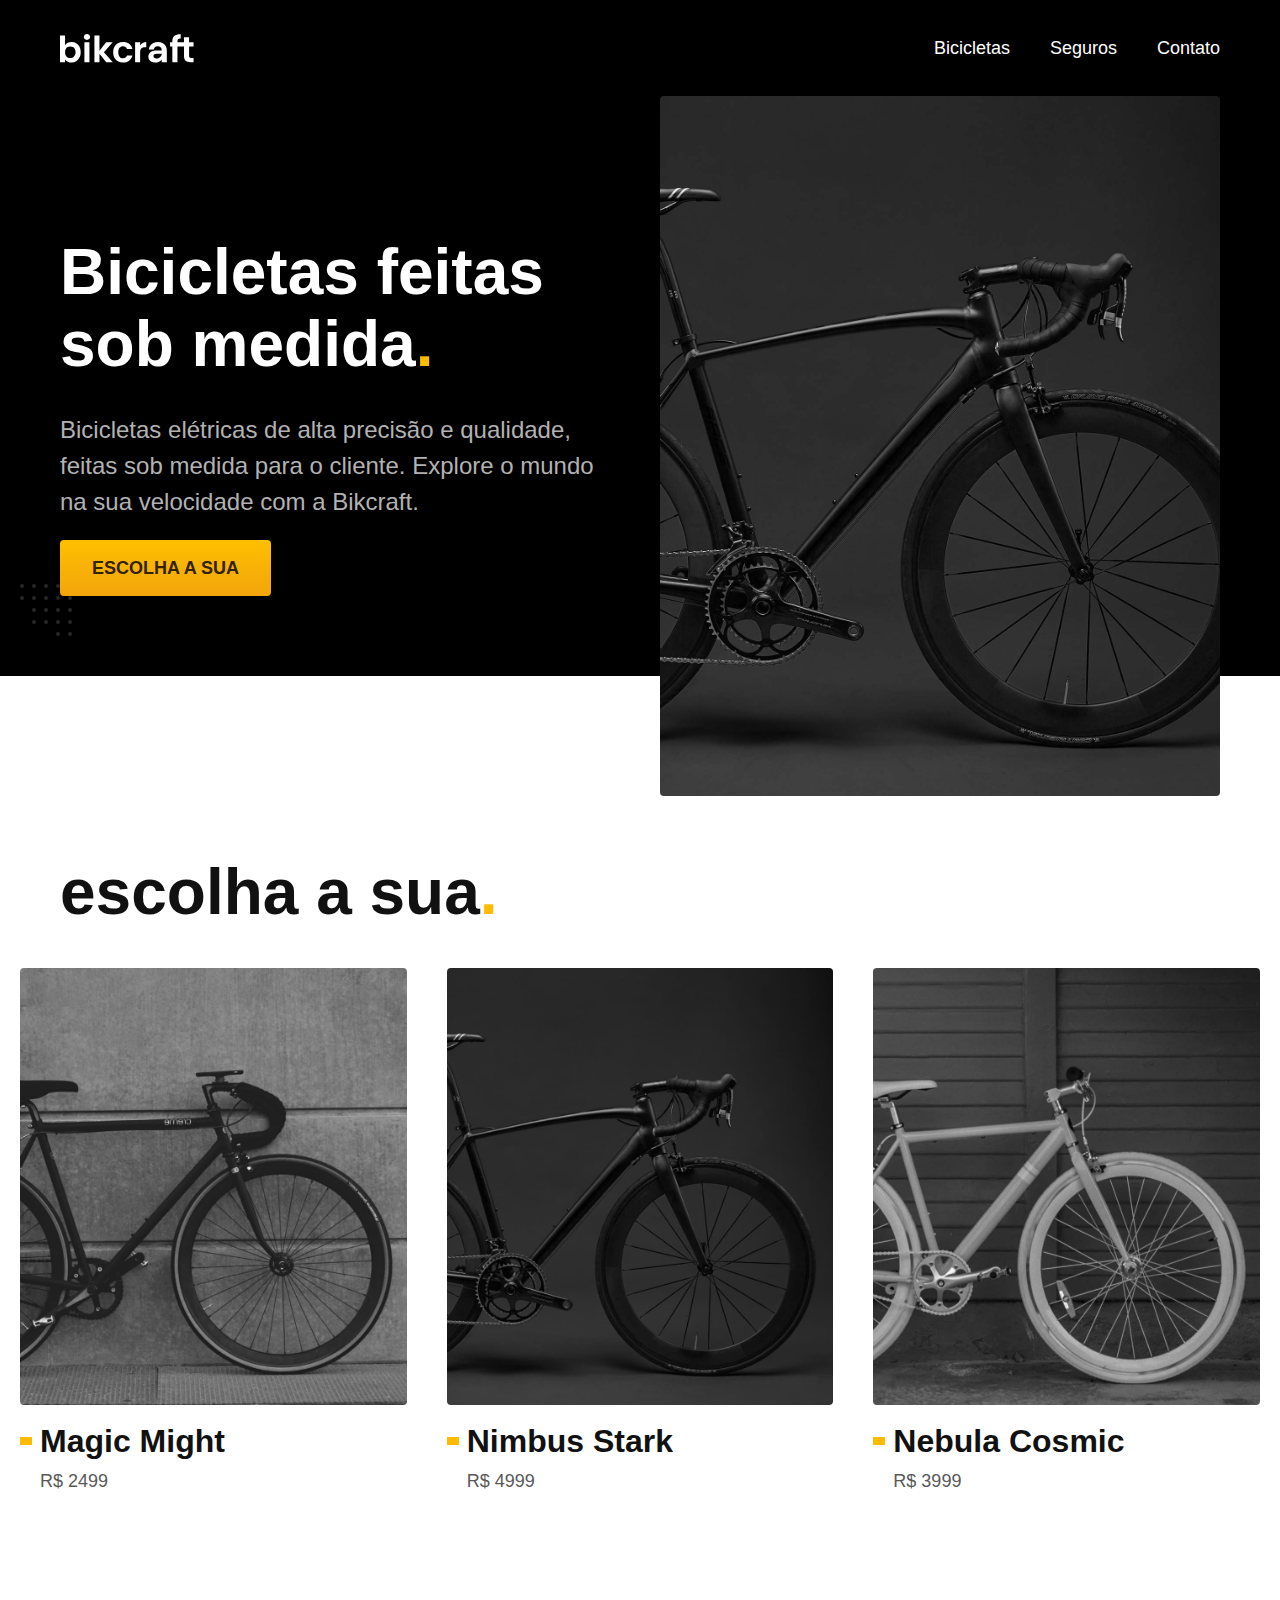
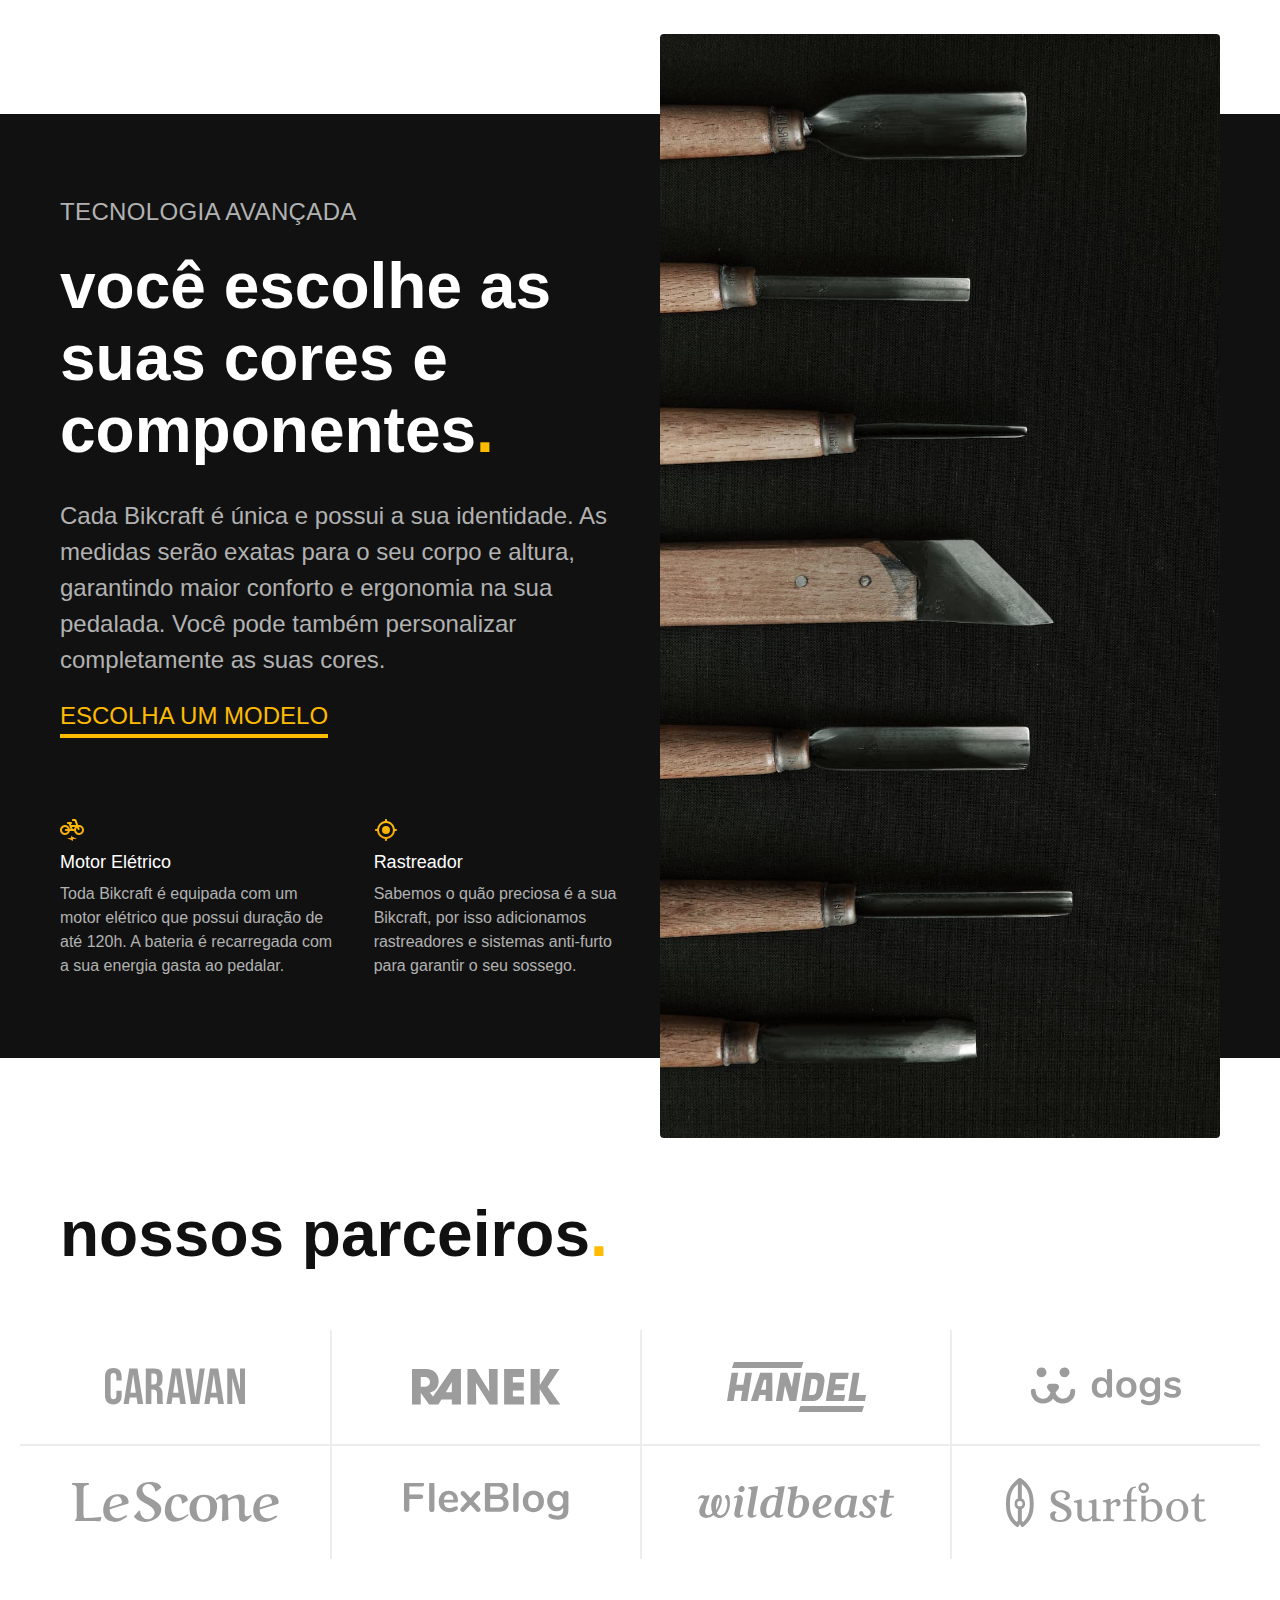
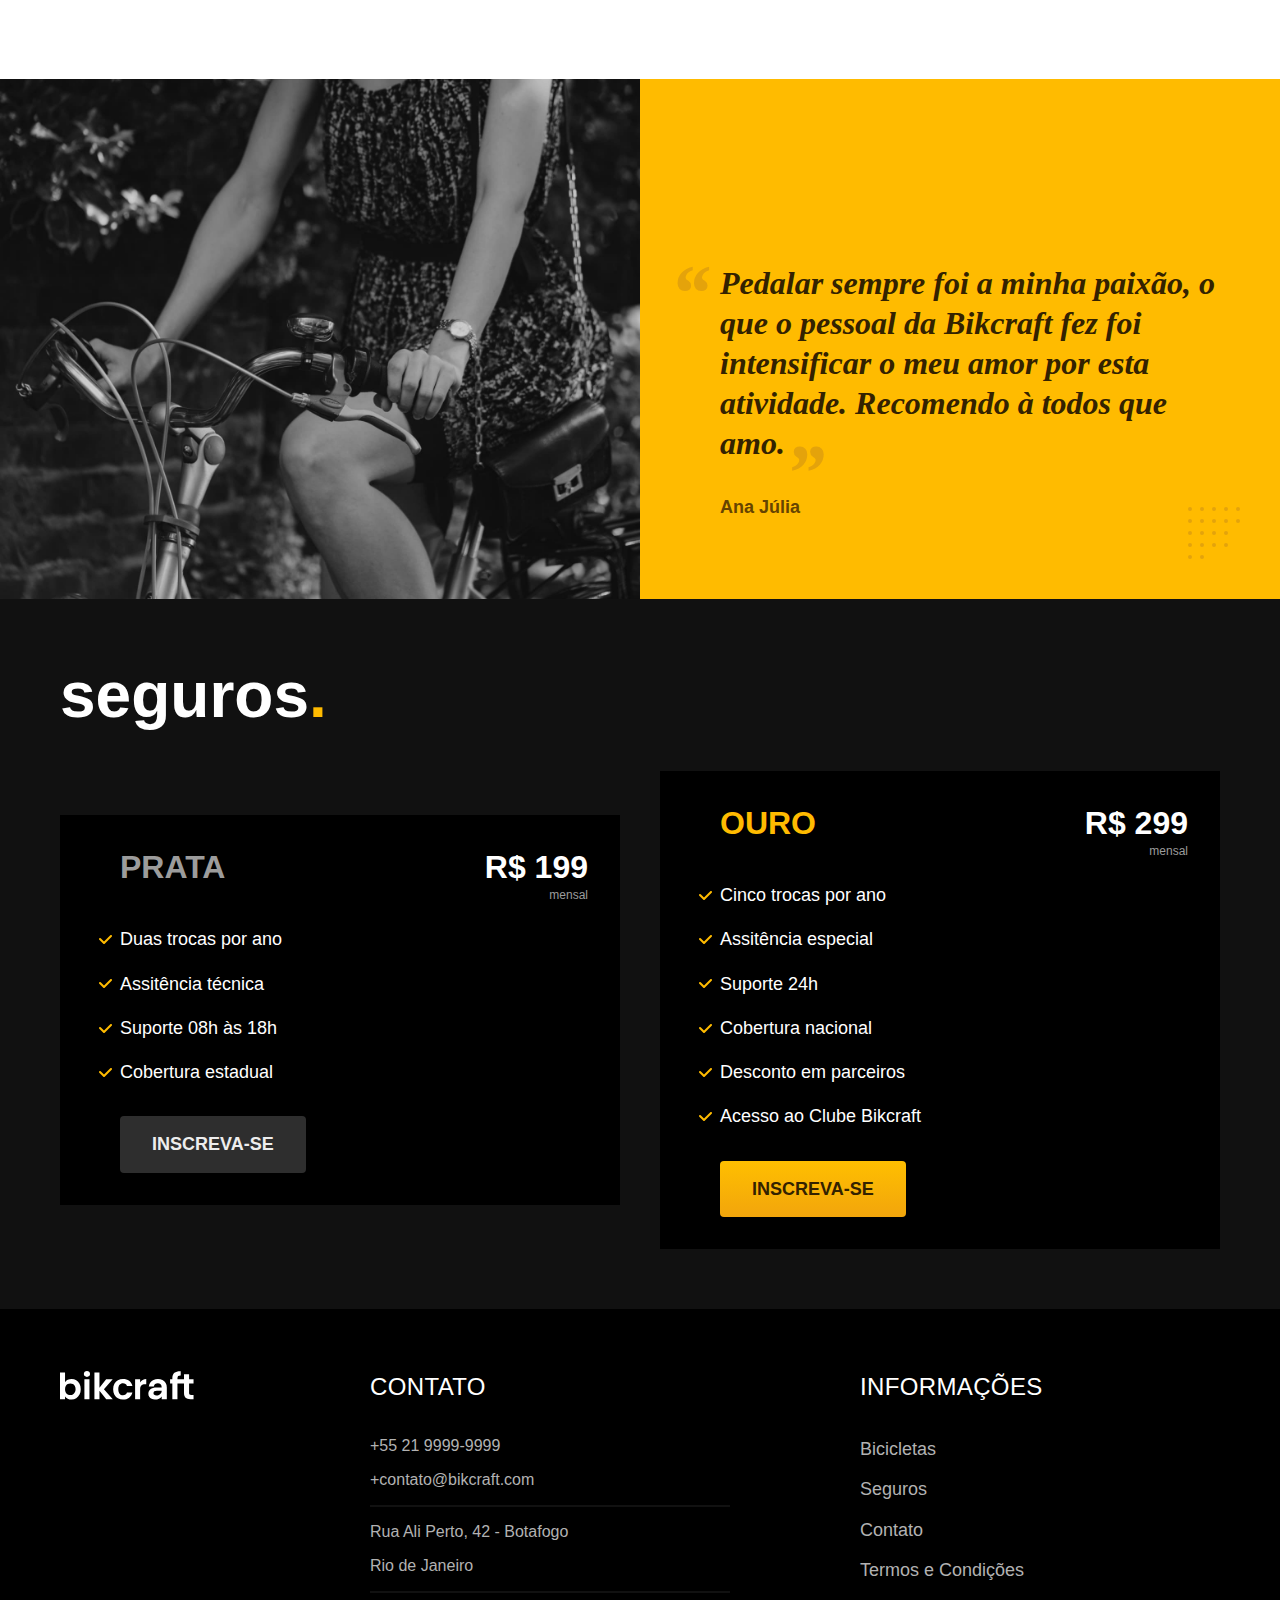
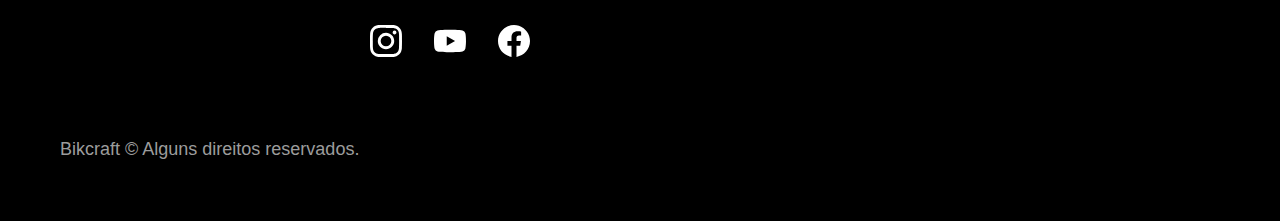
==== commit 40fe752a: "finish html/css" ====
--- a/index.html
+++ b/index.html
@@ -8,7 +8,7 @@
     <title>Bikcraft - Biciletas Elétricas</title>
     <meta name="description"
         content="Bicicletas elétricas de alta precisão e qualidade,  feitas sob medida para o cliente. Explore o mundo na sua velocidade com a Bikcraft.">
-
+    <link rel="preload" href="./css/style.css" as="style">
     <link rel="stylesheet" href="./css/style.css">
 
 </head>
@@ -16,7 +16,7 @@
 <body>
     <header class="header-bg">
         <div class="header container">
-            <a href="./"><img src="./img/bikcraft.svg" alt="Bikcraft"></a>
+            <a href="./"><img src="./img/bikcraft.svg" width="136" height="32" alt="Bikcraft"></a>
 
             <nav aria-label="primaria">
                 <ul class="header-menu font-1-m cor-0">
@@ -38,9 +38,10 @@
                     na sua velocidade com a Bikcraft.</p>
                 <a class="botao" href="./bicicletas.html">Escolha a sua</a>
             </div>
-            <div>
-                <img src="./img/fotos/introducao.jpg" alt="Bicicleta Elétrica Preta">
-            </div>
+            <picture>
+                <source media="(max-width: 800px)" srcset="./img/bicicletas/nimbus.jpg">
+                <img src="./img/fotos/introducao.jpg" width="1280" height="1600" alt="Bicicleta Elétrica Preta">
+            </picture>
         </div>
     </main>
 
@@ -50,21 +51,21 @@
         <ul>
             <li>
                 <a href="./bicicletas/magic.html">
-                    <img src="./img/bicicletas/magic-home.jpg" alt="Bicicleta preta">
+                    <img src="./img/bicicletas/magic-home.jpg" width="920" height="1040" alt="Bicicleta preta">
                     <h3 class="font-1-xl">Magic Might</h3>
                     <span class="font-2-m cor-8">R$ 2499</span>
                 </a>
             </li>
             <li>
                 <a href="./bicicletas/nimbus.html">
-                    <img src="./img/bicicletas/nimbus-home.jpg" alt="Bicicleta preta">
+                    <img src="./img/bicicletas/nimbus-home.jpg" width="920" height="1040" alt="Bicicleta preta">
                     <h3 class="font-1-xl">Nimbus Stark</h3>
                     <span class="font-2-m cor-8">R$ 4999</span>
                 </a>
             </li>
             <li>
                 <a href="./bicicletas/nebula.html">
-                    <img src="./img/bicicletas/nebula-home.jpg" alt="Bicicleta preta">
+                    <img src="./img/bicicletas/nebula-home.jpg" width="920" height="1040" alt="Bicicleta preta">
                     <h3 class="font-1-xl">Nebula Cosmic</h3>
                     <span class="font-2-m cor-8">R$ 3999</span>
                 </a>
@@ -83,13 +84,13 @@
                 <a class="link" href="./bicicletas.html">Escolha um modelo</a>
                 <div class="tecnologia-vantagens">
                     <div>
-                        <img src="./img/icones/eletrica.svg" alt="">
+                        <img src="./img/icones/eletrica.svg" width="24" height="24" alt="">
                         <h3 class="font-1-m cor-0">Motor Elétrico</h3>
                         <p class="font-2-s cor-5">Toda Bikcraft é equipada com um motor elétrico que possui duração de
                             até 120h. A bateria é recarregada com a sua energia gasta ao pedalar.</p>
                     </div>
                     <div>
-                        <img src="./img/icones/rastreador.svg" alt="">
+                        <img src="./img/icones/rastreador.svg" width="24" height="24" alt="">
                         <h3 class="font-1-m cor-0">Rastreador</h3>
                         <p class="font-2-s cor-5">Sabemos o quão preciosa é a sua Bikcraft, por isso adicionamos
                             rastreadores e sistemas anti-furto para garantir o seu sossego.</p>
@@ -98,7 +99,7 @@
             </div>
 
             <div class="tecnologia-imagem">
-                <img src="./img/fotos/tecnologia.jpg" alt="">
+                <img src="./img/fotos/tecnologia.jpg" width="1200" height="1920" alt="">
             </div>
         </div>
 
@@ -107,20 +108,20 @@
     <section class="parceiros" aria-label="Nossos Parceiros">
         <h2 class="container font-1-xxl">nossos parceiros<span class="pri-1">.</span></h2>
         <ul>
-            <li><img src="./img/parceiros/caravan.svg" alt="caravan"></li>
-            <li><img src="./img/parceiros/ranek.svg" alt="ranek"></li>
-            <li><img src="./img/parceiros/handel.svg" alt="handel"></li>
-            <li><img src="./img/parceiros/dogs.svg" alt="dogs"></li>
-            <li><img src="./img/parceiros/lescone.svg" alt="lesccone"></li>
-            <li><img src="./img/parceiros/flexblog.svg" alt="flexblog"></li>
-            <li><img src="./img/parceiros/wildbeast.svg" alt="wildbeast"></li>
-            <li><img src="./img/parceiros/surfbot.svg" alt="surfbot"></li>
+            <li><img src="./img/parceiros/caravan.svg" width="140" height="38" alt="caravan"></li>
+            <li><img src="./img/parceiros/ranek.svg" width="149" height="36" alt="ranek"></li>
+            <li><img src="./img/parceiros/handel.svg" width="139" height="50" alt="handel"></li>
+            <li><img src="./img/parceiros/dogs.svg" width="152" height="39" alt="dogs"></li>
+            <li><img src="./img/parceiros/lescone.svg" width="208" height="41" alt="lesccone"></li>
+            <li><img src="./img/parceiros/flexblog.svg" width="165" height="38" alt="flexblog"></li>
+            <li><img src="./img/parceiros/wildbeast.svg" width="196" height="34" alt="wildbeast"></li>
+            <li><img src="./img/parceiros/surfbot.svg" width="200" height="49" alt="surfbot"></li>
         </ul>
     </section>
 
     <section class="depoimento" aria-label="Depoimento">
         <div>
-            <img src="./img/fotos/depoimento.jpg" alt="Pessoa pedalando uma bicicleta Bikcraft">
+            <img src="./img/fotos/depoimento.jpg" width="1560" height="1360" alt="Pessoa pedalando uma bicicleta Bikcraft">
         </div>
         <div class="depoimento-conteudo">
             <blockquote class="font-1-xl pri-5">
@@ -165,7 +166,7 @@
 
     <footer class="footer-bg">
         <div class="footer container">
-            <img src="./img/bikcraft.svg" alt="Bikcraft">
+            <img src="./img/bikcraft.svg" width="136" height="32" alt="Bikcraft">
             <div class="footer-contato">
                 <h3 class="font-2-l-b cor-0">Contato</h3>
                 <ul class="fonte-2-m cor-5">
@@ -176,13 +177,13 @@
                 </ul>
                 <div class="footer-redes">
                     <a href="./">
-                        <img src="./img/redes/instagram.svg" alt="Instagram">
+                        <img src="./img/redes/instagram.svg" width="32" height="32" alt="Instagram">
                     </a>
                     <a href="./">
-                        <img src="./img/redes/youtube.svg" alt="Youtube">
+                        <img src="./img/redes/youtube.svg" width="32" height="32" alt="Youtube">
                     </a>
                     <a href="./">
-                        <img src="./img/redes/facebook.svg" alt="Facebook">
+                        <img src="./img/redes/facebook.svg" width="32" height="32" alt="Facebook">
                     </a>
                 </div>
             </div>
@@ -203,4 +204,4 @@
 
 </body>
 
-</html>+</html>  --- a/css/style.css
+++ b/css/style.css
@@ -3,9 +3,9 @@
 @import "./utilidades/cores.css";
 @import "./global/header.css";
 @import "./global/footer.css";
-
 /* Utilidades */
 @import "./utilidades/componentes.css";
+@import "./utilidades/formulario.css";
 /* Home */
 @import "./home/introducao.css";
 @import "./home/tecnologia.css";
@@ -13,8 +13,21 @@
 @import "./home/depoimento.css";
 /* Bicicletas */
 @import "./bicicletas/bicicletas-lista.css";
+@import "./bicicletas/bicicletas.css";
+/* Bicicleta */
+@import "./bicicleta/bicicleta.css";
+@import "./bicicleta/seguro.css";
 /* Seguros */
 @import "./seguros/seguros.css";
+@import "./seguros/vantagens.css";
+@import "./seguros/perguntas.css";
+/* Contato */
+@import "./contato/contato.css";
+@import "./contato/lojas.css";
+/* Orcamento */
+@import "./orcamento/orcamento.css";
+/* Termos */
+@import "./termos/termos.css";
 
 
 
--- a/css/style.css
+++ b/css/style.css
@@ -3,9 +3,9 @@
 @import "./utilidades/cores.css";
 @import "./global/header.css";
 @import "./global/footer.css";
-
 /* Utilidades */
 @import "./utilidades/componentes.css";
+@import "./utilidades/formulario.css";
 /* Home */
 @import "./home/introducao.css";
 @import "./home/tecnologia.css";
@@ -13,8 +13,21 @@
 @import "./home/depoimento.css";
 /* Bicicletas */
 @import "./bicicletas/bicicletas-lista.css";
+@import "./bicicletas/bicicletas.css";
+/* Bicicleta */
+@import "./bicicleta/bicicleta.css";
+@import "./bicicleta/seguro.css";
 /* Seguros */
 @import "./seguros/seguros.css";
+@import "./seguros/vantagens.css";
+@import "./seguros/perguntas.css";
+/* Contato */
+@import "./contato/contato.css";
+@import "./contato/lojas.css";
+/* Orcamento */
+@import "./orcamento/orcamento.css";
+/* Termos */
+@import "./termos/termos.css";
 
 
 
